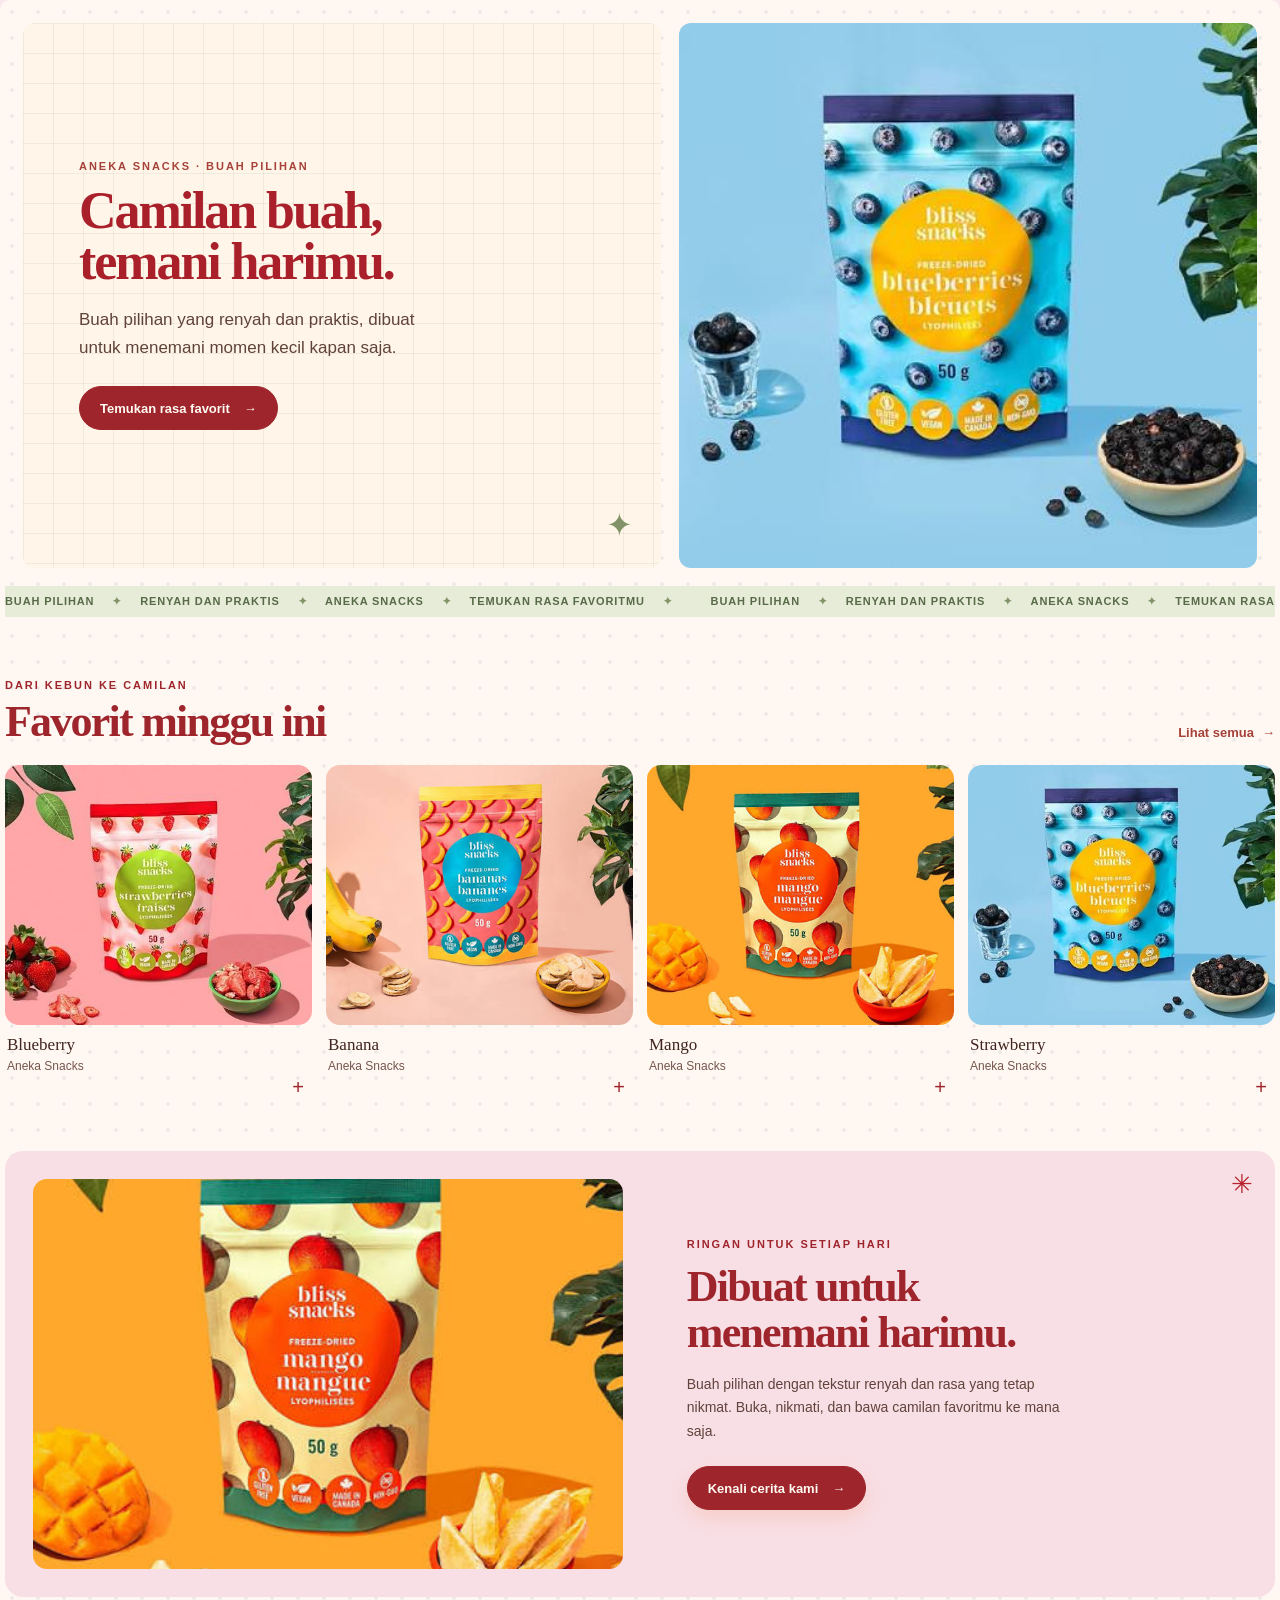
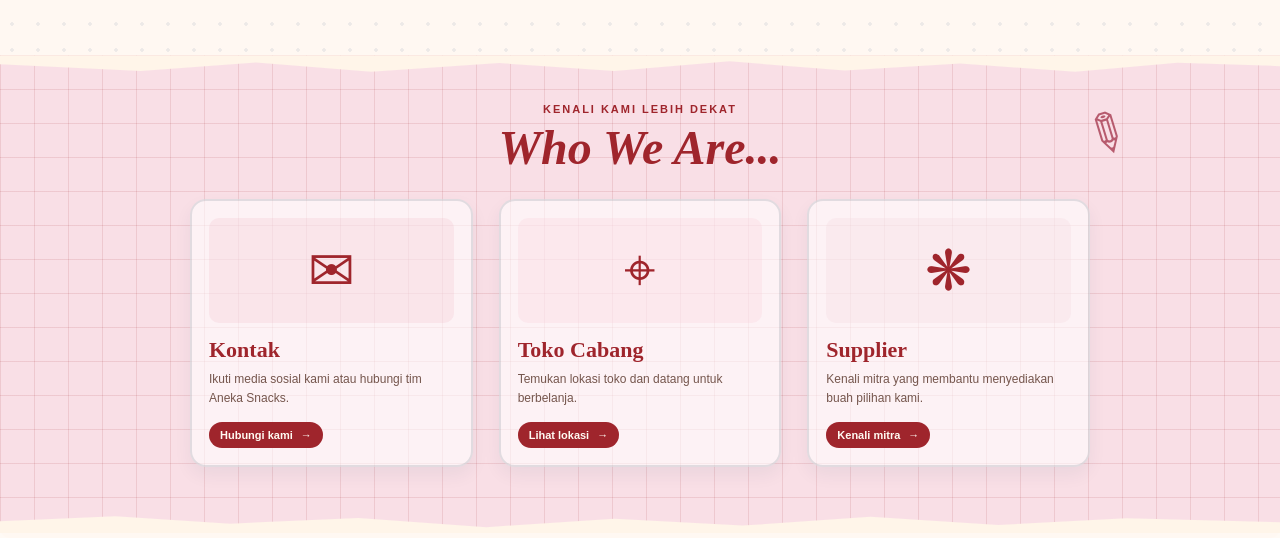
==== home.html @ 6c2527a1 "Add files via upload" ====
<!DOCTYPE html>
<html lang="id">
<head>
  <meta charset="UTF-8">
  <meta name="viewport" content="width=device-width, initial-scale=1.0">
  <title>Beranda | Toko Buah Freeze Dried</title>
  <link rel="stylesheet" href="style.css">
</head>
<body class="home-page">
  <main class="home-main">
    <section class="home-hero" aria-labelledby="home-title">
      <div class="home-hero-copy">
        <p class="home-eyebrow">ANEKA SNACKS · BUAH PILIHAN</p>
        <h1 id="home-title">Camilan buah,<br>temani harimu.</h1>
        <p class="home-intro">Buah pilihan yang renyah dan praktis, dibuat untuk menemani momen kecil kapan saja.</p>
        <a class="home-button" href="products2.html" target="konten">Temukan rasa favorit <span aria-hidden="true">→</span></a>
        <span class="home-sparkle" aria-hidden="true">✦</span>
      </div>
      <a class="home-hero-image" href="product-detail.html?product=strawberry" target="konten" aria-label="Lihat Freeze-Dried Strawberry">
        <img src="buah3.jpg" alt="Kemasan Aneka Snacks freeze-dried strawberry">
      </a>
    </section>

    <div class="catalog-marquee" aria-label="Buah pilihan · Renyah dan praktis · Aneka Snacks · Temukan rasa favoritmu">
      <div class="catalog-marquee-track" aria-hidden="true">
        <span>Buah pilihan <b>✦</b> Renyah dan praktis <b>✦</b> Aneka Snacks <b>✦</b> Temukan rasa favoritmu <b>✦</b></span>
        <span>Buah pilihan <b>✦</b> Renyah dan praktis <b>✦</b> Aneka Snacks <b>✦</b> Temukan rasa favoritmu <b>✦</b></span>
      </div>
    </div>

    <section class="home-favorites" aria-labelledby="favorites-title">
      <div class="home-section-heading">
        <div>
          <p class="home-eyebrow">DARI KEBUN KE CAMILAN</p>
          <h2 id="favorites-title">Favorit minggu ini</h2>
        </div>
        <a class="home-text-link" href="products2.html" target="konten">Lihat semua <span aria-hidden="true">→</span></a>
      </div>

      <div class="home-product-grid">
        <article class="home-product-card">
          <a class="home-product-link" href="product-detail.html?product=blueberry" target="konten">
            <span class="home-product-image home-product-blueberry"><img src="buah4.jpg" alt="Kemasan freeze-dried blueberry"></span>
            <span class="home-product-details"><span>Blueberry</span><span>Aneka Snacks</span></span>
          </a>
          <button class="home-product-arrow add-to-cart" type="button" data-product="blueberry" aria-label="Tambahkan blueberry ke cart"><span class="add-to-cart-icon" aria-hidden="true">+</span></button>
          <span class="add-to-cart-status" role="status" aria-live="polite"></span>
        </article>
        <article class="home-product-card">
          <a class="home-product-link" href="product-detail.html?product=banana" target="konten">
            <span class="home-product-image home-product-banana"><img src="buah2.jpg" alt="Kemasan freeze-dried banana"></span>
            <span class="home-product-details"><span>Banana</span><span>Aneka Snacks</span></span>
          </a>
          <button class="home-product-arrow add-to-cart" type="button" data-product="banana" aria-label="Tambahkan banana ke cart"><span class="add-to-cart-icon" aria-hidden="true">+</span></button>
          <span class="add-to-cart-status" role="status" aria-live="polite"></span>
        </article>
        <article class="home-product-card">
          <a class="home-product-link" href="product-detail.html?product=mango" target="konten">
            <span class="home-product-image home-product-mango"><img src="buah1.jpg" alt="Kemasan freeze-dried mango"></span>
            <span class="home-product-details"><span>Mango</span><span>Aneka Snacks</span></span>
          </a>
          <button class="home-product-arrow add-to-cart" type="button" data-product="mango" aria-label="Tambahkan mango ke cart"><span class="add-to-cart-icon" aria-hidden="true">+</span></button>
          <span class="add-to-cart-status" role="status" aria-live="polite"></span>
        </article>
        <article class="home-product-card">
          <a class="home-product-link" href="product-detail.html?product=strawberry" target="konten">
            <span class="home-product-image home-product-strawberry"><img src="buah3.jpg" alt="Kemasan freeze-dried strawberry"></span>
            <span class="home-product-details"><span>Strawberry</span><span>Aneka Snacks</span></span>
          </a>
          <button class="home-product-arrow add-to-cart" type="button" data-product="strawberry" aria-label="Tambahkan strawberry ke cart"><span class="add-to-cart-icon" aria-hidden="true">+</span></button>
          <span class="add-to-cart-status" role="status" aria-live="polite"></span>
        </article>
      </div>
    </section>

    <section class="home-story" aria-labelledby="story-title">
      <img src="buah1.jpg" alt="Kemasan Aneka Snacks freeze-dried mango dengan buah mangga">
      <div class="home-story-copy">
        <p class="home-eyebrow">RINGAN UNTUK SETIAP HARI</p>
        <h2 id="story-title">Dibuat untuk menemani harimu.</h2>
        <p>Buah pilihan dengan tekstur renyah dan rasa yang tetap nikmat. Buka, nikmati, dan bawa camilan favoritmu ke mana saja.</p>
        <a class="home-outline-button" href="profil.html" target="konten">Kenali cerita kami <span aria-hidden="true">→</span></a>
      </div>
      <span class="home-story-accent" aria-hidden="true">✳</span>
    </section>

    <section class="home-what-we-do" aria-labelledby="what-we-do-title">
      <div class="home-what-we-do-heading">
        <p class="home-eyebrow">KENALI KAMI LEBIH DEKAT</p>
        <h2 id="what-we-do-title">Who We Are...</h2>
        <span class="home-what-we-do-pencil" aria-hidden="true">✎</span>
      </div>
      <div class="home-service-grid">
        <a class="home-service-card" href="kontak.html" target="konten">
          <span class="home-service-icon home-service-contact" aria-hidden="true">✉</span>
          <span class="home-service-card-title">Kontak</span>
          <span class="home-service-description">Ikuti media sosial kami atau hubungi tim Aneka Snacks.</span>
          <span class="home-service-link">Hubungi kami <span aria-hidden="true">→</span></span>
        </a>
        <a class="home-service-card" href="cabangtoko.html" target="konten">
          <span class="home-service-icon home-service-store" aria-hidden="true">⌖</span>
          <span class="home-service-card-title">Toko Cabang</span>
          <span class="home-service-description">Temukan lokasi toko dan datang untuk berbelanja.</span>
          <span class="home-service-link">Lihat lokasi <span aria-hidden="true">→</span></span>
        </a>
        <a class="home-service-card" href="supplier.html" target="konten">
          <span class="home-service-icon home-service-supplier" aria-hidden="true">❋</span>
          <span class="home-service-card-title">Supplier</span>
          <span class="home-service-description">Kenali mitra yang membantu menyediakan buah pilihan kami.</span>
          <span class="home-service-link">Kenali mitra <span aria-hidden="true">→</span></span>
        </a>
      </div>
    </section>
  </main>
  <script src="catalog-data.js"></script>
  <script src="cart.js"></script>
  <script src="frame-resize.js"></script>
</body>
</html>
---- style.css ----
/* =========================
   RESET
   ========================= */

:root {
    --summer-sand: #F8D7C5;
    --summer-sky: #F4C3CF;
    --summer-mint: #F7D9D4;
    --summer-kiwi: #F9E4EC;
    --summer-coral: #D9788B;
    --summer-sun: #EAA5B4;
    --summer-cream: #FFF9F2;
    --summer-latte: #FBE5EC;
    --summer-deep: #9F252C;
    --summer-navy: #5F3A40;
    --summer-ink: #3D2B32;
    --summer-text: #49312a;
    --summer-muted: #75564d;
    --summer-glow: rgba(255, 255, 255, 0.55);
    --summer-peach: #F9DDE4;
    --summer-sky-soft: rgba(244, 195, 207, 0.18);
    --summer-coral-soft: rgba(217, 120, 139, 0.12);
}

* {
    margin: 0;
    padding: 0;
    box-sizing: border-box;
}


/* =========================
   BODY
   ========================= */

body {
    font-family: Arial, sans-serif;
    background: linear-gradient(180deg, #f2d4db 0%, #fff4ea 35%, #fffaf2 100%);
    color: var(--summer-text);
}

.site-shell {
    color: var(--summer-text) !important;
}

.site-shell nav,
.site-shell nav a,
.site-shell nav a:hover,
.site-shell .nav-product-dropdown > summary,
.site-shell .nav-product-dropdown > summary:hover,
.site-shell .nav-product-dropdown[open] > summary,
.site-shell .nav-product-menu,
.site-shell .nav-product-menu a,
.site-shell header,
.site-shell header h1,
.site-shell header p {
    color: #49312a !important;
}

.site-shell nav,
.site-shell header,
.site-shell footer,
.site-shell .nav-product-menu {
    background: #fff5e9 !important;
}

.site-shell nav a:hover,
.site-shell .nav-product-dropdown > summary:hover,
.site-shell .nav-product-dropdown[open] > summary,
.site-shell .nav-product-menu a:hover {
    background: #f7d9d4 !important;
    color: #9f252c !important;
}

.site-shell header h1,
.site-shell header p,
.site-shell nav::before {
    color: #9f252c !important;
}

.site-shell nav::before {
    content: "ANEKA SNACKS" !important;
    font-family: Georgia, "Times New Roman", serif !important;
    font-weight: 700 !important;
    letter-spacing: 0.08em !important;
}


/* =========================
   HEADER
   ========================= */

.site-shell header {
    background: #fff5e9;
    color: #a91f2a;
    text-align: center;
    padding: 30px;
    border-bottom: 4px solid rgba(159, 37, 44, 0.12);
}

.site-shell header h1 {
    margin-bottom: 10px;
    font-size: 32px;
    color: #9f252c;
}

.site-shell header p {
    font-size: 16px;
    color: #75564d;
    opacity: 0.9;
}


/* =========================
   MENU NAVIGASI
   ========================= */

.site-shell nav {
    background: #fff5e9;
    text-align: center;
    padding: 10px;
    border-bottom: 1px solid rgba(159, 37, 44, 0.12);
}

.site-shell nav a {
    display: inline-block;
    color: #49312a;
    text-decoration: none;
    padding: 12px 25px;
    margin: 3px;
    border-radius: 999px;
    transition: 0.3s;
    font-weight: 700;
}


/* Saat mouse diarahkan ke menu */

.site-shell nav a:hover {
    background: #f7d9d4;
    color: #9f252c;
}

.nav-product-dropdown {
    position: relative;
    display: inline-block;
    vertical-align: middle;
}

.nav-product-dropdown > summary {
    display: inline-block;
    margin: 3px;
    padding: 12px 25px;
    border-radius: 5px;
    color: #49312a;
    cursor: pointer;
    list-style: none;
    transition: 0.3s;
}

.nav-product-dropdown > summary::-webkit-details-marker {
    display: none;
}

.nav-product-dropdown > summary:hover,
.nav-product-dropdown[open] > summary {
    background: #f7d9d4;
    color: #9f252c;
}

.nav-product-menu {
    position: absolute;
    top: 100%;
    left: 3px;
    z-index: 30;
    width: 190px;
    padding: 8px;
    border: 1px solid #f0d8ca;
    border-radius: 5px;
    background: #fffaf2;
    box-shadow: 0 8px 18px rgba(77, 38, 32, 0.16);
    text-align: left;
}

.nav-product-menu p {
    padding: 8px 12px 6px;
    color: #9f252c;
    font-size: 12px;
    font-weight: bold;
    text-transform: uppercase;
}

.site-shell .nav-product-menu a {
    display: block;
    margin: 0;
    padding: 9px 12px;
    border-radius: 10px;
    text-align: left;
    color: #49312a;
}

.site-shell .nav-product-menu .all-products-link {
    margin-top: 5px;
    border-top: 1px solid rgba(159, 37, 44, 0.14);
}


/* =========================
   AREA KONTEN
   ========================= */

main {
    width: 90%;

    margin: 25px auto;

    background-color: #fffaf5;

    padding: 20px;

    border-radius: 10px;

    box-shadow: 0 3px 10px rgba(77, 38, 32, 0.08);
}

main h2 {
    text-align: center;

    margin-bottom: 20px;

    color: #9f252c;
}


/* =========================
   IFRAME
   ========================= */

iframe {
    width: 100%;

    height: 500px;

    border: 2px solid #f0d8ca;

    border-radius: 8px;

    background-color: #fffaf5;
}


/* =========================
   FOOTER
   ========================= */

footer {
    background-color: #fff5e9;

    color: #75564d;

    text-align: center;

    padding: 20px;

    margin-top: 20px;
}

footer p {
    margin: 0;
}


/* =========================
   RESPONSIVE
   ========================= */

@media screen and (max-width: 600px) {

    header h1 {
        font-size: 24px;
    }

    nav a {
        display: block;

        margin: 5px 20px;
    }

    main {
        width: 95%;
    }

    iframe {
        height: 400px;
    }
}

/* =========================
   BERANDA BLISS SNACKS
   ========================= */

body.home-page {
    min-width: 320px;
    background: linear-gradient(180deg, #fbe8ef 0%, #fff4f7 42%, #fffaf5 100%);
    color: var(--summer-text);
    font-family: Arial, sans-serif;
}

.home-main {
    width: 100%;
    margin: 0 auto;
    padding: 5px;
    background: transparent;
    box-shadow: none;
}

.home-hero {
    display: grid;
    grid-template-columns: 1.05fr 0.95fr;
    gap: 0;
    min-height: clamp(360px, 40vw, 430px);
    overflow: hidden;
    border-radius: 18px;
    box-shadow: 0 16px 30px rgba(24, 59, 77, 0.08);
}

.home-hero-copy {
    position: relative;
    z-index: 1;
    display: flex;
    flex-direction: column;
    align-items: flex-start;
    justify-content: center;
    overflow: hidden;
    padding: clamp(30px, 5vw, 52px);
    background: linear-gradient(135deg, rgba(243, 168, 183, 0.78), rgba(248, 217, 212, 0.88));
}

.home-eyebrow {
    margin-bottom: 14px;
    color: var(--summer-deep);
    font-size: 11px;
    font-weight: 700;
    letter-spacing: 0.18em;
}

.home-hero h1 {
    max-width: 560px;
    margin: 0 0 18px;
    color: var(--summer-navy);
    font-family: Georgia, "Times New Roman", serif;
    font-size: clamp(38px, 4.8vw, 64px);
    font-weight: 600;
    line-height: 0.98;
    letter-spacing: -0.055em;
}

.home-intro {
    max-width: 360px;
    margin-bottom: 24px;
    color: var(--summer-navy);
    font-size: clamp(14px, 1.35vw, 17px);
    line-height: 1.65;
}

.home-button,
.home-outline-button {
    display: inline-flex;
    align-items: center;
    justify-content: center;
    gap: 14px;
    min-height: 44px;
    padding: 0 20px;
    border: 1px solid rgba(24, 59, 77, 0.16);
    border-radius: 999px;
    background: linear-gradient(135deg, var(--summer-sun), var(--summer-coral));
    color: white;
    font-size: 13px;
    font-weight: 700;
    text-decoration: none;
    transition: background-color 160ms ease, color 160ms ease, transform 160ms ease;
    box-shadow: 0 8px 18px rgba(251, 130, 74, 0.18);
}

.home-button:hover,
.home-outline-button:hover {
    transform: translateY(-2px);
    background: linear-gradient(135deg, var(--summer-coral), var(--summer-sun));
    color: #fff;
}

.home-sparkle {
    position: absolute;
    right: 28px;
    bottom: 24px;
    color: rgba(24, 59, 77, 0.7);
    font-size: 32px;
}

.home-hero-image {
    display: block;
    min-height: 100%;
    overflow: hidden;
    background: #f4b4bd;
}

.home-hero-image img,
.home-product-image img,
.home-story > img {
    display: block;
    width: 100%;
    height: 100%;
    object-fit: cover;
}

.home-hero-image img {
    min-height: 100%;
    transition: transform 350ms ease;
}

.home-hero-image:hover img {
    transform: scale(1.035);
}

.home-favorites {
    padding: clamp(34px, 5vw, 62px) 0 clamp(30px, 4vw, 50px);
}

.home-section-heading {
    display: flex;
    align-items: flex-end;
    justify-content: space-between;
    gap: 20px;
    margin-bottom: 20px;
}

.home-section-heading .home-eyebrow {
    margin-bottom: 8px;
}

.home-section-heading h2,
.home-story h2 {
    margin: 0;
    color: var(--summer-deep);
    font-family: Georgia, "Times New Roman", serif;
    font-size: clamp(29px, 3.5vw, 44px);
    font-weight: 600;
    letter-spacing: -0.04em;
    line-height: 1.05;
    text-align: left;
}

.home-text-link {
    display: inline-flex;
    gap: 8px;
    align-items: center;
    padding-bottom: 5px;
    color: var(--summer-deep);
    font-size: 13px;
    font-weight: 700;
    text-decoration: none;
}

.home-text-link:hover {
    color: var(--summer-sun);
}

.home-product-grid {
    display: grid;
    grid-template-columns: repeat(4, minmax(0, 1fr));
    gap: 14px;
}

.home-product-card {
    position: relative;
    display: grid;
    min-width: 0;
    grid-template-columns: minmax(0, 1fr) 28px;
    align-items: center;
    gap: 0 6px;
    color: #40251f;
    text-decoration: none;
}

.home-product-link {
    display: block;
    min-width: 0;
    grid-column: 1 / -1;
    color: inherit;
    text-decoration: none;
}

.home-product-image {
    display: block;
    height: clamp(150px, 21vw, 260px);
    overflow: hidden;
    border-radius: 14px;
    background: #f7d4cf;
}

.home-product-image img {
    transition: transform 260ms ease;
}

.home-product-card:hover .home-product-image img {
    transform: scale(1.045);
}

.home-product-details {
    display: flex;
    flex-direction: column;
    gap: 4px;
    padding: 10px 34px 0 2px;
    font-family: Georgia, "Times New Roman", serif;
    font-size: 17px;
}

.home-product-details span + span {
    color: var(--summer-muted);
    font-family: Arial, sans-serif;
    font-size: 12px;
}

.home-product-arrow {
    grid-column: 2;
    grid-row: 2;
    display: grid;
    width: 28px;
    height: 28px;
    place-items: center;
    padding: 0;
    border: 0;
    border-radius: 50%;
    background: linear-gradient(135deg, var(--summer-sun), var(--summer-coral));
    color: #fffaf5;
    font-size: 20px;
    line-height: 1;
    cursor: pointer;
    transition: transform 160ms ease;
}

.home-product-card:hover .home-product-arrow {
    transform: rotate(90deg);
}

.home-product-arrow:focus-visible,
.home-product-link:focus-visible {
    outline: 3px solid #a91f2a;
    outline-offset: 3px;
}

.home-product-card .add-to-cart-status {
    grid-column: 1;
    grid-row: 2;
    align-self: center;
    margin: 0;
    padding: 6px 0;
    color: #8c3734;
    font-family: Arial, sans-serif;
    font-size: 11px;
}

.home-story {
    position: relative;
    display: grid;
    grid-template-columns: 1fr 0.95fr;
    align-items: center;
    gap: clamp(22px, 5vw, 64px);
    min-height: 300px;
    overflow: hidden;
    padding: clamp(18px, 3vw, 28px);
    border-radius: 18px;
    background: #f8dfe5;
}

.home-story > img {
    min-height: 260px;
    max-height: 390px;
    border-radius: 14px;
}

.home-story-copy {
    max-width: 450px;
    padding: 20px 30px 20px 0;
}

.home-story-copy > p:not(.home-eyebrow) {
    max-width: 380px;
    margin: 16px 0 22px;
    color: #60433b;
    font-size: 14px;
    line-height: 1.7;
}

.home-outline-button {
    background: transparent;
    color: #a91f2a;
}

.home-outline-button:hover {
    background: #a91f2a;
}

.home-story-accent {
    position: absolute;
    top: 18px;
    right: 22px;
    color: #b6222d;
    font-size: 26px;
}

.home-what-we-do {
    position: relative;
    margin: clamp(34px, 5vw, 58px) -5px 0;
    padding: 48px clamp(18px, 5vw, 58px) 66px;
    overflow: hidden;
    background-color: #f9dfe6;
    background-image:
        linear-gradient(rgba(159, 37, 44, 0.12) 1px, transparent 1px),
        linear-gradient(90deg, rgba(159, 37, 44, 0.12) 1px, transparent 1px);
    background-size: 34px 34px;
}

.home-what-we-do::before,
.home-what-we-do::after {
    position: absolute;
    right: 0;
    left: 0;
    z-index: 1;
    height: 22px;
    background: #fff5e9;
    content: "";
    pointer-events: none;
}

.home-what-we-do::before {
    top: 0;
    clip-path: polygon(
        0 0, 100% 0, 100% 50%, 92% 35%, 84% 76%, 75% 38%,
        66% 70%, 57% 28%, 48% 72%, 39% 36%, 29% 75%, 20% 33%,
        11% 72%, 0 42%
    );
}

.home-what-we-do::after {
    bottom: 0;
    clip-path: polygon(
        0 45%, 9% 22%, 18% 56%, 28% 30%, 38% 72%, 48% 34%,
        58% 65%, 68% 25%, 78% 62%, 88% 31%, 100% 50%,
        100% 100%, 0 100%
    );
}

.home-what-we-do-heading {
    position: relative;
    margin: 0 auto 24px;
    text-align: center;
}

.home-what-we-do-heading .home-eyebrow {
    margin-bottom: 5px;
}

.home-what-we-do-heading h2 {
    margin: 0;
    color: var(--summer-deep);
    font-family: Georgia, "Times New Roman", serif;
    font-size: clamp(32px, 4vw, 48px);
    font-style: italic;
    font-weight: 600;
}

.home-what-we-do-pencil {
    position: absolute;
    top: 4px;
    right: 8%;
    color: #b75b6e;
    font-size: 52px;
    line-height: 1;
    transform: rotate(28deg);
}

.home-service-grid {
    display: grid;
    grid-template-columns: repeat(3, minmax(0, 1fr));
    gap: clamp(12px, 2.5vw, 26px);
    width: min(100%, 900px);
    margin: 0 auto;
}

.home-service-card {
    display: flex;
    min-width: 0;
    min-height: 250px;
    flex-direction: column;
    align-items: flex-start;
    padding: 17px;
    border: 2px solid rgba(24, 59, 77, 0.12);
    border-radius: 16px;
    background: rgba(255, 255, 255, 0.58);
    color: var(--summer-text);
    text-decoration: none;
    box-shadow: 0 8px 18px rgba(24, 59, 77, 0.06);
    transition: transform 180ms ease, box-shadow 180ms ease;
}

.home-service-card:hover {
    transform: translateY(-4px);
    box-shadow: 0 10px 0 rgba(143, 24, 34, 0.12);
}

.home-service-card:focus-visible {
    outline: 3px solid #fff8ed;
    outline-offset: 4px;
}

.home-service-icon {
    display: grid;
    width: 100%;
    height: 105px;
    place-items: center;
    margin-bottom: 14px;
    border-radius: 10px;
    color: var(--summer-deep);
    font-family: Georgia, "Times New Roman", serif;
    font-size: 56px;
}

.home-service-contact {
    background: rgba(234, 165, 180, 0.18);
}

.home-service-store {
    background: rgba(244, 195, 207, 0.22);
}

.home-service-supplier {
    background: rgba(239, 211, 219, 0.28);
}

.home-service-card-title {
    margin-bottom: 7px;
    color: var(--summer-deep);
    font-family: Georgia, "Times New Roman", serif;
    font-size: clamp(18px, 2vw, 22px);
    font-weight: 700;
}

.home-service-description {
    margin-bottom: 15px;
    color: var(--summer-muted);
    font-size: 12px;
    line-height: 1.55;
}

.home-service-link {
    display: inline-flex;
    align-items: center;
    gap: 8px;
    margin-top: auto;
    padding: 7px 11px;
    border-radius: 999px;
    background: linear-gradient(135deg, var(--summer-sun), var(--summer-coral));
    color: white;
    font-size: 11px;
    font-weight: 700;
}

body.info-page,
body.profile-page,
body.contact-page,
body.supplier-page,
body.catalog-page,
body.detail-page,
body.checkout-page {
    background: linear-gradient(180deg, #fbe8ef 0%, #fff7f8 40%, #fffaf5 100%);
    color: var(--summer-text);
}

.info-page,
.profile-page,
.contact-page,
.supplier-page {
    min-width: 320px;
}

.info-page .info-main,
.profile-main,
.contact-main,
.supplier-main,
.checkout-main,
.detail-main {
    background: rgba(255, 255, 255, 0.5);
    box-shadow: 0 18px 34px rgba(24, 59, 77, 0.08);
}

.info-page h1,
.info-page h2,
.info-page h3,
.profile-page h1,
.profile-page h2,
.profile-page h3,
.contact-page h1,
.contact-page h2,
.contact-page h3,
.supplier-page h1,
.supplier-page h2,
.supplier-page h3,
.checkout-page h1,
.checkout-page h2,
.checkout-page h3,
.detail-page h1,
.detail-page h2,
.detail-page h3 {
    color: var(--summer-deep);
}

.info-page p,
.info-page li,
.profile-page p,
.contact-page p,
.supplier-page p,
.checkout-page p,
.detail-page p {
    color: var(--summer-muted);
}

.contact-page .contact-hero-primary,
.contact-page .contact-hero-secondary,
.profile-page .profile-button,
.supplier-page .supplier-link,
.checkout-page .checkout-submit,
.detail-page .order-submit {
    background: linear-gradient(135deg, var(--summer-sun), var(--summer-coral));
    color: white;
    border-color: transparent;
}

@media screen and (max-width: 760px) {
    .home-main {
        padding: 5px;
    }

    .home-hero {
        grid-template-columns: 1fr 1fr;
        min-height: 330px;
    }

    .home-hero-copy {
        padding: 24px;
    }

    .home-product-grid {
        grid-template-columns: repeat(2, minmax(0, 1fr));
        gap: 18px 12px;
    }

    .home-product-image {
        height: clamp(160px, 34vw, 240px);
    }

    .home-story {
        gap: 20px;
    }

    .home-what-we-do-pencil {
        right: 2%;
    }
}

@media screen and (max-width: 520px) {
    .home-hero {
        grid-template-columns: 1fr;
        min-height: 0;
    }

    .home-hero-copy {
        min-height: 280px;
        padding: 28px 24px;
    }

    .home-hero-image {
        min-height: 230px;
        max-height: 300px;
    }

    .home-section-heading {
        align-items: flex-start;
    }

    .home-section-heading .home-eyebrow {
        font-size: 9px;
    }

    .home-text-link {
        padding-top: 22px;
        white-space: nowrap;
        font-size: 11px;
    }

    .home-product-image {
        height: 42vw;
        min-height: 135px;
    }

    .home-product-details {
        font-size: 15px;
    }

    .home-story {
        grid-template-columns: 1fr;
        gap: 12px;
        padding: 12px;
    }

    .home-story > img {
        min-height: 210px;
        max-height: 260px;
    }

    .home-story-copy {
        padding: 14px 12px 20px;
    }

    .home-what-we-do {
        margin-right: -5px;
        margin-left: -5px;
        padding: 40px 16px 52px;
    }

    .home-what-we-do-heading {
        margin-bottom: 18px;
    }

    .home-what-we-do-pencil {
        top: -5px;
        right: 0;
        font-size: 36px;
    }

    .home-service-grid {
        grid-template-columns: 1fr;
        gap: 12px;
        max-width: 360px;
    }

    .home-service-card {
        min-height: 0;
        display: grid;
        grid-template-columns: 72px minmax(0, 1fr);
        align-items: center;
        gap: 3px 12px;
        padding: 12px;
    }

    .home-service-icon {
        width: 72px;
        height: 72px;
        grid-row: 1 / span 3;
        margin: 0;
        font-size: 38px;
    }

    .home-service-card-title,
    .home-service-description,
    .home-service-link {
        grid-column: 2;
    }

    .home-service-card-title {
        margin: 0;
    }

    .home-service-description {
        margin: 0 0 4px;
    }

    .home-service-link {
        justify-self: start;
        margin-top: 0;
    }
}

/* =========================
   KATALOG PRODUK
   ========================= */

.catalog-page {
    min-height: 100vh;
    padding: 24px 16px;
    background: #f4f5f0;
}

.catalog-main {
    width: min(100%, 760px);
    margin: 0 auto;
    padding: 12px 0;
    background: transparent;
    box-shadow: none;
}

.catalog-eyebrow {
    margin-bottom: 6px;
    color: #66806b;
    font-size: 12px;
    font-weight: bold;
    letter-spacing: 1.5px;
    text-align: center;
    text-transform: uppercase;
}

.catalog-main h1 {
    margin-bottom: 22px;
    color: #1e3a5f;
    font-family: Georgia, serif;
    font-size: 30px;
    text-align: center;
}

.product-carousel {
    overflow: hidden;
}

.product-track {
    display: flex;
    overflow-x: auto;
    scroll-snap-type: x mandatory;
    scrollbar-width: none;
    overscroll-behavior-x: contain;
}

.product-slide {
    display: grid;
    flex: 0 0 100%;
    min-width: 0;
    grid-template-columns: repeat(2, minmax(0, 1fr));
    gap: 16px;
    scroll-snap-align: start;
    scroll-snap-stop: always;
}

.product-track::-webkit-scrollbar {
    display: none;
}

.product-card {
    position: relative;
    display: flex;
    flex: none;
    min-width: 0;
    min-height: 410px;
    flex-direction: column;
    align-items: center;
    justify-content: center;
    overflow: hidden;
    padding: 24px;
    border: 1px solid #d9ded4;
    border-radius: 8px;
    background: #fff;
    color: #26352e;
    text-align: center;
    text-decoration: none;
}

.product-card-link {
    display: flex;
    flex: 1;
    min-width: 0;
    flex-direction: column;
    color: inherit;
    text-decoration: none;
}

.product-card img {
    width: min(82%, 340px);
    height: 270px;
    object-fit: contain;
    transition: transform 220ms ease;
}

.product-card:hover img,
.product-card:focus-visible img {
    transform: scale(1.08);
}

.product-card:focus-visible,
.carousel-button:focus-visible,
.detail-back:focus-visible,
.order-submit:focus-visible {
    outline: 3px solid #66806b;
    outline-offset: 3px;
}

.product-card-info {
    display: block;
    margin-top: 12px;
}

.product-name {
    display: block;
    font-family: Georgia, serif;
    font-size: 22px;
    font-weight: bold;
}

.product-price {
    display: block;
    margin-top: 6px;
    color: #1e3a5f;
    font-size: 17px;
    font-weight: bold;
}

.product-price span {
    color: #707970;
    font-size: 13px;
    font-weight: normal;
}

.product-card-hint {
    position: absolute;
    z-index: 2;
    right: 20px;
    bottom: 18px;
    display: grid;
    width: 32px;
    height: 32px;
    place-items: center;
    padding: 0;
    border: 0;
    border-radius: 50%;
    background: #66806b;
    color: #fff;
    cursor: pointer;
    font: inherit;
    font-size: 18px;
    font-weight: bold;
}

.product-card-hint:hover {
    background: #526b56;
}

.product-card-hint:focus-visible,
.product-card-link:focus-visible {
    outline: 3px solid #66806b;
    outline-offset: 3px;
}

.add-to-cart-status {
    display: none;
    margin-top: 4px;
    color: #3f694b;
    font-size: 11px;
    line-height: 1.35;
}

.add-to-cart-status.is-visible {
    display: block;
}

.product-card-info .add-to-cart-status {
    max-width: calc(100% - 8px);
}

.carousel-controls {
    display: flex;
    align-items: center;
    justify-content: center;
    gap: 22px;
    margin-top: 16px;
}

.carousel-button {
    width: 40px;
    height: 40px;
    border: 1px solid #1e3a5f;
    border-radius: 50%;
    background: transparent;
    color: #1e3a5f;
    cursor: pointer;
    font-size: 20px;
}

.carousel-button:hover {
    background: #1e3a5f;
    color: #fff;
}

.carousel-position {
    min-width: 58px;
    color: #59645d;
    font-size: 13px;
    font-variant-numeric: tabular-nums;
    text-align: center;
}

/* =========================
   DETAIL PRODUK
   ========================= */

.detail-page {
    min-height: 100vh;
    padding: 24px 16px;
    background: #f4f5f0;
}

.detail-main {
    width: min(100%, 760px);
    margin: 0 auto;
    padding: 0;
    background: transparent;
    box-shadow: none;
}

.detail-back {
    display: inline-block;
    margin-bottom: 16px;
    color: #1e3a5f;
    font-weight: bold;
    text-decoration: none;
}

.detail-panel {
    display: grid;
    grid-template-columns: minmax(0, 1fr) minmax(240px, 0.9fr);
    gap: 28px;
    align-items: center;
    padding: 24px;
    border: 1px solid #d9ded4;
    border-radius: 8px;
    background: #fff;
}

.detail-image {
    width: 100%;
    max-height: 330px;
    object-fit: contain;
}

.detail-copy h1 {
    margin: 6px 0;
    color: #1e3a5f;
    font-family: Georgia, serif;
    font-size: 28px;
}

.detail-price {
    margin-bottom: 20px;
    color: #1e3a5f;
    font-size: 20px;
    font-weight: bold;
}

.order-form {
    display: grid;
    gap: 14px;
}

.order-field {
    display: grid;
    gap: 6px;
    color: #333;
    font-size: 14px;
    font-weight: bold;
}

.order-field input,
.order-field select {
    width: 100%;
    min-height: 40px;
    padding: 8px 10px;
    border: 1px solid #bac3b9;
    border-radius: 4px;
    background: #fff;
    color: #333;
    font: inherit;
}

.size-options {
    display: grid;
    grid-template-columns: repeat(3, minmax(0, 1fr));
    align-items: center;
    gap: 8px;
}

.size-options label {
    display: flex;
    min-width: 0;
    align-items: center;
    justify-content: flex-start;
    gap: 6px;
    min-height: 32px;
    border: 0;
    border-radius: 0;
    cursor: pointer;
    font-size: 13px;
    overflow-wrap: anywhere;
}

.size-options input[type="radio"] {
    flex: 0 0 18px;
    width: 18px;
    height: 18px;
    min-height: 18px;
    margin: 0;
    accent-color: #1e3a5f;
}

.order-submit {
    min-height: 44px;
    border: 0;
    border-radius: 4px;
    background: #1e3a5f;
    color: #fff;
    cursor: pointer;
    font: inherit;
    font-weight: bold;
}

.order-submit:hover {
    background: #294d78;
}

.order-actions {
    display: grid;
    grid-template-columns: repeat(2, minmax(0, 1fr));
    gap: 10px;
}

.order-add,
.secondary-button {
    min-height: 44px;
    padding: 8px 12px;
    border: 1px solid #1e3a5f;
    border-radius: 4px;
    background: #fff;
    color: #1e3a5f;
    cursor: pointer;
    font: inherit;
    font-weight: bold;
}

.order-add:hover,
.secondary-button:hover {
    background: #edf1f3;
}

.cart-feedback {
    min-height: 18px;
    color: #3f694b;
    font-size: 13px;
}

.cart-feedback a {
    color: #1e3a5f;
    font-weight: bold;
}

/* =========================
   CHECKOUT
   ========================= */

.checkout-page {
    min-height: 100vh;
    padding: 24px 18px 36px;
    background: #f4f5f0;
}

.checkout-main {
    width: min(100%, 1120px);
    margin: 0 auto;
    padding: 0;
    background: transparent;
    box-shadow: none;
}

.checkout-heading {
    display: flex;
    align-items: end;
    justify-content: space-between;
    gap: 16px;
    margin-bottom: 20px;
}

.checkout-heading h1 {
    color: #1e3a5f;
    font-family: Georgia, serif;
    font-size: 30px;
}

.checkout-heading .catalog-eyebrow {
    text-align: left;
}

.checkout-layout {
    display: grid;
    grid-template-columns: minmax(0, 1.08fr) minmax(320px, 0.92fr);
    align-items: start;
    gap: 20px;
}

.checkout-section {
    margin-bottom: 14px;
    padding: 20px;
    border: 1px solid #d9ded4;
    border-radius: 8px;
    background: #fff;
}

.checkout-section h2 {
    margin-bottom: 16px;
    color: #1e3a5f;
    font-family: Georgia, serif;
    font-size: 19px;
}

.checkout-section-heading {
    display: flex;
    align-items: baseline;
    justify-content: space-between;
    gap: 12px;
}

.checkout-section-heading h2 {
    margin-bottom: 10px;
}

.checkout-section-heading span {
    color: #68736c;
    font-size: 13px;
}

.checkout-items {
    display: grid;
}

.checkout-item {
    display: grid;
    grid-template-columns: 88px minmax(0, 1fr);
    gap: 14px;
    padding: 14px 0;
    border-bottom: 1px solid #e3e7e0;
}

.checkout-item img {
    width: 88px;
    height: 88px;
    border-radius: 4px;
    background: #f4f5f0;
    object-fit: contain;
}

.checkout-item-info h3 {
    margin-bottom: 4px;
    color: #26352e;
    font-family: Georgia, serif;
    font-size: 16px;
}

.checkout-item-info p {
    margin-bottom: 5px;
    color: #68736c;
    font-size: 13px;
}

.checkout-item-info strong {
    color: #1e3a5f;
    font-size: 14px;
}

.item-controls {
    display: flex;
    flex-wrap: wrap;
    align-items: center;
    gap: 14px;
    margin-top: 8px;
}

.quantity-stepper {
    display: inline-flex;
    align-items: center;
    gap: 6px;
}

.quantity-step {
    display: grid;
    width: 32px;
    height: 32px;
    place-items: center;
    padding: 0;
    border: 1px solid #e4cbb5;
    border-radius: 50%;
    background: #fffdf7;
    color: #a64239;
    cursor: pointer;
    font: inherit;
    font-size: 18px;
    line-height: 1;
}

.quantity-step:hover:not(:disabled) {
    background: #fae3d5;
}

.quantity-step:disabled {
    cursor: not-allowed;
    opacity: 0.45;
}

.edit-size,
.save-size,
.cancel-size {
    padding: 5px 0;
    border: 0;
    background: transparent;
    color: #a64239;
    cursor: pointer;
    font: inherit;
    font-size: 13px;
    text-decoration: underline;
}

.edit-size {
    margin-left: 6px;
}

.size-editor {
    display: flex;
    flex-wrap: wrap;
    align-items: end;
    gap: 10px;
    margin-top: 10px;
}

.size-editor[hidden] {
    display: none;
}

.size-editor label {
    display: grid;
    gap: 5px;
    color: #745a4f;
    font-size: 12px;
}

.item-size,
.item-variant {
    min-width: 150px;
    min-height: 34px;
    padding: 5px 8px;
    border: 1px solid #e4cbb5;
    border-radius: 8px;
    background: #fffdf7;
    color: #49312a;
    font: inherit;
}

.save-size {
    padding: 8px 12px;
    border-radius: 8px;
    background: #bd5145;
    color: #fffaf0;
    text-decoration: none;
}

.save-size:hover {
    background: #a43e35;
}

.cancel-size {
    min-height: 34px;
}

.item-controls label {
    display: flex;
    align-items: center;
    gap: 7px;
    color: #59645d;
    font-size: 13px;
}

.item-quantity {
    width: 64px;
    min-height: 34px;
    padding: 5px 7px;
    border: 1px solid #bac3b9;
    border-radius: 4px;
    font: inherit;
    text-align: center;
}

.size-edit-count {
    width: 78px;
    min-height: 34px;
    padding: 5px 7px;
    border: 1px solid #e4cbb5;
    border-radius: 8px;
    background: #fffdf7;
    color: #49312a;
    font: inherit;
}

.remove-item {
    padding: 5px 0;
    border: 0;
    background: transparent;
    color: #9a3f3f;
    cursor: pointer;
    font: inherit;
    font-size: 13px;
    text-decoration: underline;
}

.empty-cart {
    padding: 18px 0;
    color: #68736c;
}

.empty-cart a {
    color: #1e3a5f;
    font-weight: bold;
}

.promo-entry {
    display: grid;
    gap: 8px;
    padding: 16px 0 12px;
    border-bottom: 1px solid #e3e7e0;
}

.promo-entry > label {
    font-size: 13px;
    font-weight: bold;
}

.promo-controls {
    display: grid;
    grid-template-columns: minmax(0, 1fr) auto;
    gap: 8px;
}

.promo-controls input {
    min-width: 0;
    min-height: 42px;
    padding: 8px 10px;
    border: 1px solid #bac3b9;
    border-radius: 4px;
    font: inherit;
}

.secondary-button {
    min-height: 42px;
}

.form-message {
    min-height: 16px;
    color: #3f694b;
    font-size: 12px;
}

.price-breakdown {
    display: grid;
    gap: 10px;
    padding-top: 15px;
}

.price-breakdown > div {
    display: flex;
    justify-content: space-between;
    gap: 16px;
    color: #59645d;
    font-size: 14px;
}

.price-breakdown dd {
    color: #26352e;
    font-variant-numeric: tabular-nums;
}

.price-breakdown .price-total {
    margin-top: 4px;
    padding-top: 12px;
    border-top: 1px solid #d9ded4;
    color: #1e3a5f;
    font-size: 17px;
    font-weight: bold;
}

.price-total dd {
    color: #1e3a5f;
}

.checkout-form {
    display: grid;
    gap: 0;
}

.checkout-field {
    display: grid;
    flex: 1;
    gap: 6px;
    margin-bottom: 12px;
    color: #333;
    font-size: 13px;
    font-weight: bold;
}

.checkout-field input,
.checkout-field select,
.checkout-field textarea {
    width: 100%;
    min-height: 40px;
    padding: 8px 10px;
    border: 1px solid #bac3b9;
    border-radius: 4px;
    background: #fff;
    color: #333;
    font: inherit;
    font-weight: normal;
}

.checkout-field textarea {
    resize: vertical;
}

.checkout-field-row {
    display: flex;
    gap: 12px;
}

.payment-options {
    display: grid;
    gap: 11px;
}

.payment-options label,
.billing-toggle {
    display: flex;
    align-items: center;
    gap: 9px;
    color: #465149;
    font-size: 14px;
}

.billing-fields {
    margin-top: 15px;
}

.billing-fields[hidden] {
    display: none;
}

.checkout-submit {
    min-height: 48px;
    width: 100%;
    border: 0;
    border-radius: 4px;
    background: #1e3a5f;
    color: #fff;
    cursor: pointer;
    font: inherit;
    font-weight: bold;
}

.checkout-submit:hover {
    background: #294d78;
}

.checkout-submit:disabled {
    background: #89939a;
    cursor: not-allowed;
}

.checkout-message {
    margin-top: 10px;
    color: #3f694b;
    font-size: 13px;
}

@media screen and (max-width: 600px) {
    .site-shell header {
        padding: 18px 12px;
    }

    .site-shell header h1 {
        font-size: 22px;
    }

    .site-shell nav {
        display: flex;
        flex-wrap: wrap;
        justify-content: center;
        gap: 4px;
    }

    .site-shell nav a {
        display: inline-block;
        margin: 0;
        padding: 9px 11px;
        font-size: 13px;
    }

    .site-shell .nav-product-dropdown > summary {
        margin: 0;
        padding: 9px 11px;
        font-size: 13px;
    }

    .site-shell .nav-product-menu {
        right: 0;
        left: auto;
        width: min(190px, calc(100vw - 24px));
    }

    .site-shell main.site-content {
        width: 100%;
        margin: 0;
    }

    .site-shell iframe.site-frame {
        min-height: 300px;
    }

    .site-shell footer {
        padding: 14px 10px;
    }

    .catalog-page,
    .detail-page,
    .checkout-page {
        padding: 16px 12px;
    }

    .product-card {
        min-height: 330px;
        padding: 12px 8px;
    }

    .product-card img {
        width: 94%;
        height: 180px;
    }

    .product-name {
        font-size: 16px;
    }

    .product-price {
        font-size: 15px;
    }

    .product-card-hint {
        right: 10px;
        bottom: 10px;
        font-size: 11px;
    }

    .detail-panel {
        grid-template-columns: 1fr;
        gap: 14px;
        padding: 18px;
    }

    .detail-image {
        max-height: 230px;
    }

    .checkout-layout {
        grid-template-columns: 1fr;
        gap: 0;
    }

    .checkout-section {
        padding: 16px;
    }

    .checkout-field-row {
        display: grid;
        grid-template-columns: 1fr;
        gap: 0;
    }

    .checkout-heading h1 {
        font-size: 26px;
    }

    .size-options {
        gap: 6px;
    }
}

/* =========================
   HALAMAN UTAMA FULL-WIDTH
   ========================= */

.site-shell {
    display: flex;
    min-height: 100vh;
    flex-direction: column;
}

.site-shell main.site-content {
    display: flex;
    flex: 1 0 auto;
    flex-direction: column;
    width: 100%;
    min-height: 0;
    margin: 0;
    padding: 0;
    background: transparent;
    border-radius: 0;
    box-shadow: none;
}

.site-shell iframe.site-frame {
    display: block;
    flex: none;
    width: 100%;
    height: auto;
    min-height: 350px;
    border: 0;
    border-radius: 0;
    background: #fff;
}

.site-shell footer {
    flex-shrink: 0;
    margin-top: 0;
}

.site-topbar {
    position: sticky;
    top: 0;
    z-index: 20;
}

.site-shell nav {
    display: flex;
    flex-wrap: wrap;
    align-items: center;
    justify-content: center;
    gap: 4px;
    padding: 7px 10px;
    background-color: #1e3a5f;
    box-shadow: 0 2px 8px rgba(0, 0, 0, 0.18);
}

.site-shell nav a,
.site-shell .nav-product-dropdown > summary {
    margin: 0;
    padding: 8px 12px;
    font-size: 14px;
}

.site-shell nav a:hover,
.site-shell .nav-product-dropdown > summary:hover,
.site-shell .nav-product-dropdown[open] > summary {
    background-color: #345985;
}

.site-shell nav .nav-cart-link {
    display: inline-flex;
    align-items: center;
    gap: 6px;
}

.nav-cart-icon {
    font-size: 17px;
    line-height: 1;
}

.nav-cart-count {
    display: inline-grid;
    min-width: 19px;
    height: 19px;
    place-items: center;
    padding: 0 5px;
    border-radius: 999px;
    background: #bd5145;
    color: #fffaf0;
    font-size: 11px;
    font-weight: 700;
}

.nav-cart-count[hidden] {
    display: none;
}

.site-shell header {
    max-height: 220px;
    overflow: hidden;
    padding: 46px 30px;
    transition: max-height 220ms ease, padding 220ms ease, opacity 220ms ease;
}

.site-shell header h1 {
    font-size: 40px;
}

.site-shell.is-scrolled header {
    max-height: 0;
    padding-top: 0;
    padding-bottom: 0;
    opacity: 0;
}

.site-shell.is-scrolled nav a,
.site-shell.is-scrolled .nav-product-dropdown > summary {
    padding: 11px 16px;
}

@media screen and (max-width: 600px) {
    .site-shell nav {
        padding: 6px;
    }

    .site-shell nav a,
    .site-shell .nav-product-dropdown > summary {
        padding: 7px 9px;
        font-size: 12px;
    }

    .site-shell header {
        max-height: 160px;
        padding: 28px 12px;
    }

    .site-shell header h1 {
        font-size: 22px;
    }

    .site-shell.is-scrolled nav a,
    .site-shell.is-scrolled .nav-product-dropdown > summary {
        padding: 9px 11px;
        font-size: 13px;
    }
}

.site-shell {
    gap: 0;
    background: var(--snack-backdrop);
}

.site-topbar {
    width: min(1440px, calc(100% - 48px));
    margin: 18px auto 0;
    overflow: visible;
    border-radius: 22px 22px 0 0;
    background: #fff5e9;
    box-shadow: 0 10px 30px rgba(112, 34, 43, 0.08);
}

.site-shell nav {
    justify-content: flex-end;
    gap: 3px;
    padding: 12px clamp(12px, 2.5vw, 30px);
    border-radius: 22px 22px 0 0;
    background: #fff5e9;
    box-shadow: none;
}

.site-shell nav::before {
    content: "ANEKA SNACKS";
    flex: 1 0 auto;
    color: #9f252c;
    font-family: Georgia, "Times New Roman", serif;
    font-size: 20px;
    font-weight: 700;
    letter-spacing: 0.08em;
    text-align: left;
}

.site-shell nav a,
.site-shell .nav-product-dropdown > summary {
    color: #49312a;
    font-size: 13px;
}

.site-shell nav a:hover,
.site-shell .nav-product-dropdown > summary:hover,
.site-shell .nav-product-dropdown[open] > summary {
    background: #f7d9d4;
    color: #9f252c;
}

.site-shell .nav-product-menu {
    border-color: #f0d8ca;
    background: #fffaf2;
    box-shadow: 0 12px 24px rgba(77, 38, 32, 0.16);
}

.site-shell .nav-product-menu a {
    color: #49312a;
}

.site-shell .nav-product-menu a:hover {
    background: #f7d9d4;
}

.site-shell .nav-product-menu .all-products-link {
    border-color: #ead4c8;
}

.site-shell header {
    max-height: 190px;
    padding: 18px clamp(20px, 4vw, 54px) 28px;
    background: #fff5e9;
    color: #a91f2a;
    text-align: left;
}

.site-shell header h1 {
    margin-bottom: 6px;
    font-family: Georgia, "Times New Roman", serif;
    font-size: clamp(25px, 3vw, 38px);
    letter-spacing: -0.035em;
}

.site-shell header p {
    color: #75564d;
    font-size: 14px;
}

.site-shell main.site-content {
    width: min(1440px, calc(100% - 48px));
    align-self: center;
    flex: 0 0 auto;
    overflow: visible;
    background: #fff5e9;
}

.site-shell iframe.site-frame {
    background: #fff5e9;
}

.site-shell footer {
    width: min(1440px, calc(100% - 48px));
    align-self: center;
    margin: auto auto 18px;
    border-radius: 0 0 22px 22px;
    background: #fff5e9;
    color: #75564d;
    font-size: 13px;
}

@media screen and (max-width: 760px) {
    .site-topbar,
    .site-shell main.site-content,
    .site-shell footer {
        width: calc(100% - 28px);
    }

    .site-shell nav::before {
        font-size: 16px;
    }

    .site-shell nav {
        justify-content: center;
    }
}

@media screen and (max-width: 600px) {
    .site-topbar {
        margin-top: 10px;
        border-radius: 16px 16px 0 0;
    }

    .site-shell nav {
        border-radius: 16px 16px 0 0;
    }

    .site-shell nav::before {
        flex-basis: 100%;
        text-align: center;
    }

    .site-shell header {
        padding: 14px 16px 22px;
    }

    .site-shell header h1 {
        font-size: 22px;
    }

    .site-shell header p {
        font-size: 12px;
    }

    .site-shell main.site-content,
    .site-shell footer {
        width: calc(100% - 28px);
    }

    .site-shell footer {
        margin-bottom: 10px;
        padding: 16px 10px;
        border-radius: 0 0 16px 16px;
    }
}

/* =========================
   CHECKOUT - WARM CART LAYOUT
   ========================= */

body.checkout-page {
    min-width: 320px;
    padding: clamp(18px, 4vw, 48px) clamp(14px, 3vw, 36px);
    background: #fbf2df;
    color: #49312a;
}

.checkout-main {
    width: min(100%, 1180px);
}

.checkout-heading {
    align-items: center;
    margin-bottom: 24px;
}

.checkout-heading h1 {
    color: #b84a3e;
    font-family: Georgia, "Times New Roman", serif;
    font-size: clamp(38px, 5vw, 58px);
    font-style: italic;
    letter-spacing: -0.04em;
}

.checkout-heading .catalog-eyebrow {
    margin-bottom: 4px;
    color: #ac6a5c;
}

.checkout-page .detail-back {
    border-color: #d9aa91;
    border-radius: 999px;
    color: #9d443a;
}

.checkout-page .detail-back:hover {
    background: #fae3d5;
}

.checkout-layout {
    grid-template-columns: minmax(0, 1.12fr) minmax(320px, 0.88fr);
    gap: 18px;
}

.checkout-section {
    margin-bottom: 14px;
    padding: clamp(16px, 2.4vw, 26px);
    border: 1px solid #eadac2;
    border-radius: 16px;
    background: #fffaf0;
    box-shadow: 0 5px 16px rgba(115, 71, 50, 0.045);
}

.checkout-section h2 {
    margin-bottom: 16px;
    color: #a64239;
    font-family: Georgia, "Times New Roman", serif;
    font-size: 21px;
}

.checkout-section-heading h2 {
    margin-bottom: 10px;
}

.checkout-section-heading span {
    color: #9a7669;
}

.checkout-item {
    grid-template-columns: 92px minmax(0, 1fr);
    gap: 16px;
    padding: 16px 0;
    border-color: #efe3d2;
}

.checkout-item img {
    width: 92px;
    height: 92px;
    border-radius: 12px;
    background: #fae8d7;
    object-fit: cover;
}

.checkout-item-info h3 {
    color: #49312a;
}

.checkout-item-info p,
.checkout-section-heading span {
    color: #8c776d;
}

.checkout-item-info strong {
    color: #a64239;
}

.item-controls label {
    color: #745a4f;
}

.item-quantity,
.promo-controls input,
.checkout-field input,
.checkout-field select,
.checkout-field textarea {
    border-color: #e4cbb5;
    border-radius: 8px;
    background: #fffdf7;
    color: #49312a;
}

.remove-item {
    color: #b64c43;
}

.empty-cart {
    color: #80695e;
}

.empty-cart a,
.home-text-link {
    color: #a64239;
}

.promo-entry {
    border-color: #efe3d2;
}

.promo-entry > label,
.checkout-field {
    color: #654a40;
}

.secondary-button {
    padding: 0 16px;
    border: 0;
    border-radius: 8px;
    background: #bd5145;
    color: #fffaf0;
    cursor: pointer;
    font: inherit;
    font-weight: 700;
}

.secondary-button:hover {
    background: #a43e35;
}

.form-message {
    color: #8c6e5e;
}

.price-breakdown > div {
    color: #795f53;
}

.price-breakdown dd {
    color: #49312a;
}

.price-breakdown .price-total {
    border-color: #e7cbb5;
    color: #a64239;
}

.price-total dd {
    color: #a64239;
}

.checkout-field {
    gap: 7px;
}

.checkout-field input,
.checkout-field select,
.checkout-field textarea {
    min-height: 42px;
}

.payment-options label,
.billing-toggle {
    color: #654a40;
}

.checkout-submit {
    min-height: 50px;
    border-radius: 999px;
    background: #bd5145;
}

.checkout-submit:hover {
    background: #a43e35;
}

.checkout-submit:disabled {
    background: #c9a99a;
}

.checkout-message {
    color: #56744f;
}

.checkout-recommendations {
    margin-top: clamp(28px, 4vw, 48px);
}

.checkout-recommendations-heading {
    display: flex;
    align-items: end;
    justify-content: space-between;
    gap: 18px;
    margin-bottom: 18px;
}

.checkout-recommendations-heading .catalog-eyebrow {
    margin-bottom: 6px;
    text-align: left;
}

.checkout-recommendations-heading h2 {
    margin: 0;
    color: #a64239;
    font-family: Georgia, "Times New Roman", serif;
    font-size: clamp(28px, 3.5vw, 40px);
    font-style: italic;
    letter-spacing: -0.035em;
    text-align: left;
}

.checkout-recommendations-heading > a {
    display: inline-flex;
    align-items: center;
    gap: 8px;
    padding-bottom: 5px;
    color: #a64239;
    font-size: 13px;
    font-weight: 700;
    text-decoration: none;
}

.checkout-recommendations-heading > a:hover {
    color: #bd5145;
}

.checkout-recommendation-grid {
    display: grid;
    grid-template-columns: repeat(4, minmax(0, 1fr));
    gap: 14px;
}

.checkout-recommendation-card {
    position: relative;
    min-width: 0;
    overflow: hidden;
    border: 1px solid #eadac2;
    border-radius: 14px;
    background: #fffaf0;
    color: #49312a;
    text-decoration: none;
    transition: transform 180ms ease, box-shadow 180ms ease;
}

.checkout-recommendation-card:hover {
    transform: translateY(-3px);
    box-shadow: 0 10px 24px rgba(115, 71, 50, 0.12);
}

.checkout-recommendation-image {
    display: block;
    height: clamp(140px, 18vw, 220px);
    overflow: hidden;
    background: #f7dfcf;
}

.checkout-recommendation-image img {
    display: block;
    width: 100%;
    height: 100%;
    object-fit: cover;
    transition: transform 250ms ease;
}

.checkout-recommendation-card:hover img {
    transform: scale(1.04);
}

.checkout-recommendation-info {
    display: flex;
    flex-direction: column;
    gap: 6px;
    min-height: 72px;
    padding: 12px 40px 12px 13px;
}

.checkout-recommendation-info strong {
    overflow: hidden;
    font-family: Georgia, "Times New Roman", serif;
    font-size: 15px;
    text-overflow: ellipsis;
    white-space: nowrap;
}

.checkout-recommendation-info > span {
    color: #8c6e5e;
    font-size: 11px;
}

.checkout-recommendation-action {
    position: absolute;
    right: 12px;
    bottom: 17px;
    display: grid;
    width: 27px;
    height: 27px;
    place-items: center;
    border-radius: 50%;
    background: #bd5145;
    color: #fffaf0;
    font-size: 16px;
}

@media screen and (max-width: 760px) {
    .checkout-layout {
        grid-template-columns: minmax(0, 1fr);
    }

    .checkout-recommendation-grid {
        grid-template-columns: repeat(2, minmax(0, 1fr));
        gap: 12px;
    }

    .checkout-recommendation-image {
        height: clamp(150px, 36vw, 230px);
    }
}

@media screen and (max-width: 520px) {
    body.checkout-page {
        padding: 18px 12px 28px;
    }

    .checkout-heading {
        align-items: flex-start;
    }

    .checkout-heading h1 {
        font-size: 36px;
    }

    .checkout-heading .detail-back {
        padding: 8px 10px;
        font-size: 12px;
    }

    .checkout-item {
        grid-template-columns: 72px minmax(0, 1fr);
        gap: 12px;
    }

    .checkout-item img {
        width: 72px;
        height: 72px;
    }

    .item-controls {
        flex-wrap: wrap;
    }

    .checkout-field-row {
        display: grid;
        grid-template-columns: minmax(0, 1fr);
        gap: 0;
    }

    .checkout-recommendations-heading {
        align-items: flex-start;
    }

    .checkout-recommendations-heading > a {
        padding-top: 20px;
        font-size: 11px;
        white-space: nowrap;
    }

    .checkout-recommendation-image {
        height: 40vw;
        min-height: 130px;
    }

    .checkout-recommendation-info {
        padding: 10px 10px 40px;
    }

    .checkout-recommendation-info > span {
        font-size: 10px;
    }

    .checkout-recommendation-action {
        right: 10px;
        bottom: 9px;
    }
}

/* =========================
   KATALOG - PLAYFUL SHOP FORMAT
   ========================= */

body.catalog-page {
    min-width: 320px;
    padding: 0;
    overflow-x: hidden;
    background: #fff5e9;
    color: #49312a;
}

.catalog-main {
    width: 100%;
    max-width: none;
    margin: 0;
    padding: 0;
    overflow: hidden;
    background: #fff5e9;
}

.catalog-hero {
    position: relative;
    display: flex;
    align-items: center;
    overflow: hidden;
    margin: 12px clamp(10px, 2vw, 24px) 0;
    border: 7px solid #fff5e9;
    border-radius: 26px;
    background: #f9cbd0;
}

.catalog-hero::after {
    position: absolute;
    z-index: 2;
    right: 0;
    bottom: 0;
    left: 0;
    height: 36px;
    background: radial-gradient(circle at 36px 0, transparent 35px, #fff5e9 35.5px) 0 0 / 72px 36px repeat-x;
    content: "";
    pointer-events: none;
}

.catalog-hero-copy {
    position: relative;
    z-index: 1;
    display: flex;
    flex-direction: column;
    align-items: center;
    justify-content: center;
    width: 100%;
    min-height: clamp(390px, 48vh, 520px);
    padding: clamp(34px, 5vw, 58px) 20px 54px;
    text-align: center;
}

.catalog-hero .catalog-eyebrow {
    margin-bottom: 10px;
    color: #a5363a;
    text-align: center;
}

.catalog-hero-copy h1 {
    max-width: 550px;
    margin: 0 auto;
    color: #a91f2a;
    font-family: Georgia, "Times New Roman", serif;
    font-size: clamp(38px, 6vw, 64px);
    font-weight: 600;
    letter-spacing: -0.055em;
    line-height: 0.98;
    text-align: center;
}

.catalog-hero-copy > p:not(.catalog-eyebrow) {
    max-width: 380px;
    margin: 14px 0 18px;
    color: #60433b;
    font-size: clamp(13px, 1.5vw, 16px);
    line-height: 1.65;
    text-align: center;
}

.catalog-search {
    display: flex;
    align-items: center;
    gap: 10px;
    width: min(100%, 430px);
    margin-inline: auto;
    min-height: 44px;
    padding: 0 15px;
    border: 1px solid rgba(255, 245, 233, 0.8);
    border-radius: 999px;
    background: #fffaf0;
    box-shadow: 0 4px 14px rgba(112, 50, 42, 0.06);
}

.catalog-search-icon {
    color: #a64239;
    font-size: 23px;
    line-height: 1;
}

.catalog-search input {
    width: 100%;
    min-width: 0;
    border: 0;
    outline: 0;
    background: transparent;
    color: #49312a;
    font: inherit;
    font-size: 13px;
}

.catalog-search input::placeholder {
    color: #9a8276;
}

.catalog-hero-button,
.catalog-featured-button {
    display: inline-flex;
    align-items: center;
    justify-content: center;
    gap: 12px;
    min-height: 42px;
    padding: 0 19px;
    border: 1px solid #a91f2a;
    border-radius: 999px;
    background: #b6222d;
    color: #fff8ed;
    font-size: 13px;
    font-weight: 700;
    text-decoration: none;
    transition: transform 160ms ease, background-color 160ms ease;
}

.catalog-hero-button {
    min-height: 34px;
    margin-top: 10px;
    border-color: #fff5e9;
    background: #fff5e9;
    color: #a91f2a;
}

.catalog-hero-button:hover,
.catalog-featured-button:hover {
    transform: translateY(-2px);
    background: #8f1822;
}

.catalog-hero-button:hover {
    border-color: #fff5e9;
    background: #ffe5d9;
    color: #8f1822;
}

.catalog-hero-flower {
    position: absolute;
    right: 24px;
    bottom: 18px;
    color: #b6222d;
    font-size: 30px;
}

.catalog-marquee {
    overflow: hidden;
    padding: 9px 0;
    background: var(--snack-sage-soft);
    color: var(--snack-sage-ink);
    white-space: nowrap;
}

.catalog-marquee-track {
    display: flex;
    width: max-content;
    animation: catalog-marquee-scroll 30s linear infinite;
}

.catalog-marquee-track span {
    padding-right: 24px;
    font-size: 11px;
    font-weight: 700;
    letter-spacing: 0.08em;
    text-transform: uppercase;
}

.catalog-marquee-track b {
    margin: 0 14px;
    color: #b24d56;
}

@keyframes catalog-marquee-scroll {
    to {
        transform: translateX(-50%);
    }
}

.catalog-shop-heading {
    max-height: none;
    overflow: visible;
    padding: clamp(34px, 5vw, 58px) 16px 26px;
    background: transparent;
    color: #49312a;
    text-align: center;
}

.catalog-shop-heading .catalog-eyebrow {
    margin-bottom: 4px;
    color: #a64239;
}

.catalog-shop-heading h2 {
    margin: 0;
    color: #322820;
    font-family: Georgia, "Times New Roman", serif;
    font-size: clamp(42px, 6vw, 64px);
    letter-spacing: -0.04em;
    line-height: 1;
}

.catalog-shop-heading h2 span {
    color: var(--snack-olive);
    font-size: 0.7em;
    vertical-align: 12%;
}

.catalog-shop-heading > p:last-child {
    margin-top: 10px;
    color: #80695e;
    font-size: 14px;
}

.catalog-featured,
.catalog-products-section {
    width: min(100% - 40px, 1040px);
    margin: 0 auto;
}

.catalog-featured {
    display: grid;
    grid-template-columns: 1.12fr 0.88fr;
    min-height: 310px;
    overflow: hidden;
    border: 1px solid #f1d9d0;
    border-radius: 16px;
    background: #fffaf0;
}

.catalog-featured-image {
    position: relative;
    display: grid;
    min-height: 310px;
    place-items: center;
    overflow: hidden;
    background: #f7d2d4;
}

.catalog-featured-image img {
    display: block;
    width: 100%;
    height: 100%;
    min-height: 310px;
    object-fit: cover;
    transition: transform 300ms ease;
}

.catalog-featured-image:hover img {
    transform: scale(1.04);
}

.catalog-featured-badge {
    position: absolute;
    top: 14px;
    left: 14px;
    padding: 7px 11px;
    border-radius: 999px;
    background: #b6222d;
    color: #fff8ed;
    font-size: 11px;
    font-weight: 700;
}

.catalog-featured-copy {
    display: flex;
    flex-direction: column;
    align-items: flex-start;
    justify-content: center;
    padding: clamp(22px, 4vw, 42px);
}

.catalog-featured-copy .catalog-eyebrow {
    color: #a64239;
    text-align: left;
}

.catalog-featured-copy h2 {
    margin: 0 0 12px;
    color: #a91f2a;
    font-family: Georgia, "Times New Roman", serif;
    font-size: clamp(28px, 4vw, 44px);
    font-weight: 600;
    letter-spacing: -0.045em;
    line-height: 1;
    text-align: left;
}

.catalog-featured-copy > p:not(.catalog-eyebrow) {
    max-width: 400px;
    margin-bottom: 14px;
    color: #73574c;
    font-size: 13px;
    line-height: 1.65;
}

.catalog-featured-price {
    margin: 0 0 16px;
    color: #a64239;
    font-family: Georgia, "Times New Roman", serif;
    font-size: 19px;
    font-weight: 700;
}

.catalog-featured-price span {
    color: #8c776d;
    font-family: Arial, sans-serif;
    font-size: 12px;
    font-weight: 400;
}

.catalog-products-section {
    padding: clamp(38px, 5vw, 58px) 0 42px;
}

.catalog-category-section {
    width: min(100% - 40px, 1040px);
    margin: 0 auto;
    padding: 0 0 42px;
    scroll-margin-top: 24px;
}

.catalog-section-anchor {
    display: block;
    height: 0;
    scroll-margin-top: 24px;
}

.catalog-products-heading {
    display: flex;
    align-items: end;
    justify-content: space-between;
    gap: 18px;
    margin-bottom: 18px;
}

.catalog-products-title-wrap {
    display: flex;
    flex-direction: column;
    align-items: flex-start;
    gap: 3px;
    text-align: left;
}

.catalog-products-title-wrap .catalog-eyebrow {
    margin: 0;
    text-align: left;
}

.catalog-products-name {
    display: flex;
    align-items: center;
    gap: 10px;
}

.catalog-products-flower {
    display: inline-block;
    margin: 0;
    color: var(--snack-olive);
    font-size: 22px;
    line-height: 1;
    vertical-align: middle;
}

.catalog-products-heading .catalog-eyebrow {
    margin-bottom: 5px;
    color: #a64239;
    text-align: left;
}

.catalog-products-title-wrap .catalog-eyebrow {
    text-align: left;
}

.catalog-products-heading h2 {
    margin: 0;
    color: #a64239;
    font-family: Georgia, "Times New Roman", serif;
    font-size: clamp(25px, 3.5vw, 36px);
    letter-spacing: -0.035em;
    text-align: left;
}

.catalog-products-name h2 {
    text-align: left;
}

.catalog-products-note {
    max-width: 290px;
    color: #80695e;
    font-size: 12px;
    line-height: 1.5;
    text-align: right;
}

.product-carousel {
    overflow: hidden;
}

.product-card[hidden],
.product-slide[hidden],
.carousel-controls[hidden],
.catalog-search-empty[hidden] {
    display: none;
}

.product-slide {
    grid-template-columns: repeat(2, minmax(0, 1fr));
    gap: 14px;
}

.catalog-search-empty {
    padding: 28px 12px;
    color: #80695e;
    font-size: 14px;
    text-align: center;
}

.product-card {
    min-height: 0;
    align-items: stretch;
    justify-content: flex-start;
    padding: 0;
    border: 1px solid #f0ded1;
    border-radius: 13px;
    background: #fffaf0;
    color: #49312a;
    text-align: left;
    transition: transform 180ms ease, box-shadow 180ms ease;
}

.catalog-all-products-grid .product-card {
    display: flex;
}

.product-card:hover,
.product-card:focus-visible {
    transform: translateY(-3px);
    box-shadow: 0 10px 22px rgba(112, 50, 42, 0.1);
}

.product-card-image {
    display: grid;
    height: clamp(200px, 27vw, 320px);
    place-items: center;
    overflow: hidden;
    background: #f8cbd0;
}

.product-card-banana {
    background: #f8dfe6;
}

.product-card-blueberry {
    background: #f3d7df;
}

.product-card-strawberry {
    background: #f5c2bd;
}

.product-card-image img {
    width: 88%;
    height: 90%;
    object-fit: contain;
    transition: transform 220ms ease;
}

.product-card:hover .product-card-image img,
.product-card:focus-visible .product-card-image img {
    transform: scale(1.06);
}

.product-card-info {
    display: flex;
    flex-direction: column;
    align-items: flex-start;
    gap: 5px;
    margin: 0;
    padding: 14px 50px 16px 16px;
}

.product-card-link .product-card-info {
    flex: 1;
}

.product-name {
    color: #49312a;
    font-size: clamp(16px, 2vw, 20px);
}

.product-description {
    color: #80695e;
    font-size: 12px;
}

.product-price {
    margin-top: 2px;
    color: #a64239;
    font-size: 14px;
}

.product-price span {
    color: #8c776d;
    font-size: 11px;
}

.product-card-hint {
    right: 14px;
    bottom: 15px;
    width: 28px;
    height: 28px;
    background: #bd5145;
    color: #fffaf0;
    font-size: 20px;
    line-height: 1;
}

.product-card:focus-visible,
.carousel-button:focus-visible {
    outline-color: #a64239;
}

.catalog-placeholder-grid {
    display: grid;
    grid-template-columns: repeat(2, minmax(0, 1fr));
    gap: 14px;
}

.product-placeholder-card {
    pointer-events: none;
}

.product-placeholder-image {
    display: block;
    height: clamp(200px, 27vw, 320px);
    background: linear-gradient(145deg, #f8cbd0, #f8dfe6);
}

.catalog-category-section:nth-of-type(even) .product-placeholder-image {
    background: linear-gradient(145deg, #f3d7df, #f8cbd0);
}

.carousel-controls {
    justify-content: flex-end;
    gap: 12px;
    margin-top: 16px;
}

.carousel-button {
    width: 38px;
    height: 38px;
    border-color: #bd5145;
    color: #a64239;
}

.carousel-button:hover {
    background: #bd5145;
    color: #fffaf0;
}

.carousel-position {
    min-width: 72px;
    color: #80695e;
}

.catalog-thoughts {
    padding: clamp(32px, 5vw, 52px) clamp(20px, 5vw, 64px) clamp(38px, 5vw, 60px);
    background: #f8d2d3;
    text-align: center;
}

.catalog-thoughts .catalog-eyebrow {
    color: #a64239;
}

.catalog-thoughts h2 {
    margin: 0 0 22px;
    color: #a64239;
    font-family: Georgia, "Times New Roman", serif;
    font-size: clamp(30px, 4vw, 42px);
    font-style: italic;
}

.catalog-thought-cards {
    display: grid;
    grid-template-columns: repeat(3, minmax(0, 1fr));
    gap: 14px;
    width: min(100%, 860px);
    margin: 0 auto;
}

.catalog-thought-cards article {
    display: flex;
    min-height: 130px;
    flex-direction: column;
    align-items: flex-start;
    justify-content: space-between;
    padding: 18px;
    border: 1px solid #b84a3e;
    border-radius: 8px;
    background: #fff8ed;
    color: #573b32;
    text-align: left;
}

.catalog-thought-cards article > span {
    color: #b84a3e;
    font-size: 20px;
}

.catalog-thought-cards article p {
    font-family: Georgia, "Times New Roman", serif;
    font-size: 14px;
    line-height: 1.45;
}

@media screen and (max-width: 600px) {
    .catalog-hero {
        min-height: 0;
    }

    .catalog-hero-copy {
        min-height: 0;
        padding: 32px 18px 54px;
    }

    .catalog-hero-copy h1 {
        font-size: clamp(38px, 11vw, 54px);
    }

    .catalog-hero-copy > p:not(.catalog-eyebrow) {
        max-width: 300px;
        margin: 10px 0 16px;
        font-size: 13px;
    }

    .catalog-shop-heading {
        padding: 32px 14px 22px;
    }

    .catalog-featured,
    .catalog-products-section,
    .catalog-category-section {
        width: calc(100% - 24px);
    }

    .catalog-featured {
        grid-template-columns: 1fr;
    }

    .catalog-featured-image,
    .catalog-featured-image img {
        min-height: 220px;
        max-height: 260px;
    }

    .catalog-featured-copy {
        padding: 20px;
    }

    .catalog-featured-copy h2 br {
        display: none;
    }

    .catalog-products-heading {
        align-items: flex-start;
        flex-direction: column;
        gap: 7px;
    }

    .catalog-products-title-wrap {
        align-self: center;
        align-items: center;
        justify-content: center;
    }

    .catalog-products-note {
        max-width: none;
        text-align: left;
    }

    .product-slide {
        grid-template-columns: minmax(0, 1fr);
        gap: 12px;
    }

    .catalog-placeholder-grid {
        grid-template-columns: minmax(0, 1fr);
        gap: 12px;
    }

    .product-placeholder-card {
        display: grid;
        grid-template-columns: 118px minmax(0, 1fr);
        min-height: 132px;
    }

    .product-placeholder-image {
        height: 132px;
        background: #f8cbd0;
    }

    .product-card {
        display: grid;
        grid-template-columns: 118px minmax(0, 1fr);
        align-items: center;
        min-height: 132px;
    }

    .product-card-link {
        display: contents;
    }

    .product-card-image {
        height: 132px;
    }

    .product-card-image img {
        width: 94%;
        height: 94%;
    }

    .product-card-info {
        padding: 12px 38px 12px 12px;
    }

    .product-name {
        font-size: 16px;
    }

    .product-description {
        font-size: 11px;
    }

    .product-price {
        font-size: 13px;
    }

    .product-card-hint {
        right: 9px;
        bottom: 10px;
        width: 25px;
        height: 25px;
    }

    .add-to-cart-status {
        right: 40px;
        bottom: 16px;
    }

    .carousel-controls {
        margin-top: 12px;
    }

    .catalog-thought-cards {
        grid-template-columns: 1fr;
        width: min(100%, 360px);
    }

    .catalog-thought-cards article {
        min-height: 100px;
    }
}

@media (prefers-reduced-motion: reduce) {
    .catalog-marquee-track {
        animation: none;
    }
}

.site-shell .nav-product-dropdown {
    position: relative;
    display: inline-flex;
    align-items: center;
    vertical-align: middle;
}

.site-shell .nav-product-dropdown > .nav-product-toggle {
    display: inline-flex;
    align-items: center;
    justify-content: center;
    width: 26px;
    min-height: 34px;
    margin: 0 0 0 -8px;
    padding: 0 7px 2px 2px;
    border: 0;
    border-radius: 0 999px 999px 0;
    background: transparent;
    color: #49312a;
    cursor: pointer;
    font: inherit;
    line-height: 1;
    transition: background-color 160ms ease, color 160ms ease;
}

.site-shell .nav-product-dropdown > .nav-product-toggle:focus-visible {
    outline: 2px solid #a64239;
    outline-offset: 2px;
}

.site-shell .nav-product-dropdown > .nav-product-toggle span {
    display: inline-block;
    font-size: 19px;
    line-height: 1;
}

.site-shell .nav-product-dropdown.is-open > .nav-product-toggle span {
    animation: product-flower-spin 700ms ease-out 1;
}

@keyframes product-flower-spin {
    to {
        transform: rotate(360deg);
    }
}

.site-shell .nav-product-dropdown > .nav-products-link {
    padding-right: 10px;
    border-radius: 999px 0 0 999px;
}

.site-shell .nav-product-dropdown > .nav-product-toggle:hover,
.site-shell .nav-product-dropdown.is-open > .nav-product-toggle {
    background: #f7d9d4;
    color: #9f252c;
}

.site-shell .nav-product-menu {
    top: calc(100% + 4px);
    left: 0;
}

.site-shell .nav-product-menu[hidden] {
    display: none;
}

.catalog-all-products-grid {
    display: grid;
    grid-template-columns: repeat(3, minmax(0, 1fr));
    gap: 18px;
    width: min(100% - 40px, 1040px);
    margin: 0 auto;
    padding: 12px 0 56px;
}

.catalog-all-products-grid .product-card {
    display: flex;
    flex-direction: column;
    min-height: 0;
}

.catalog-all-products-grid .product-card-image {
    width: 100%;
    height: clamp(190px, 24vw, 290px);
}

.catalog-all-products-grid .product-card-info {
    width: 100%;
    min-height: 100px;
}

@media screen and (max-width: 760px) {
    .catalog-all-products-grid {
        grid-template-columns: repeat(2, minmax(0, 1fr));
        gap: 13px;
    }
}

@media screen and (max-width: 600px) {
    .site-shell .nav-product-dropdown > .nav-product-toggle {
        width: 24px;
        min-height: 31px;
        margin-left: -7px;
        padding-right: 6px;
    }

    .site-shell .nav-product-dropdown > .nav-products-link {
        padding-right: 8px;
    }

    .catalog-all-products-grid {
        grid-template-columns: 1fr;
        width: calc(100% - 24px);
        gap: 12px;
    }

    .catalog-all-products-grid .product-card {
        display: grid;
        grid-template-columns: 118px minmax(0, 1fr);
        align-items: center;
        min-height: 132px;
    }

    .catalog-all-products-grid .product-card-link {
        display: contents;
    }

    .catalog-all-products-grid .product-card-image {
        height: 132px;
    }

    .catalog-all-products-grid .product-card-info {
        min-height: 0;
    }
}

@media (prefers-reduced-motion: reduce) {
    .site-shell .nav-product-dropdown.is-open > .nav-product-toggle span {
        animation: none;
    }
}

/* =========================
   DETAIL PRODUK - TATA LETAK
   ========================= */

body.detail-page {
    padding: 24px 18px 48px;
    background: #fff0d0;
    color: #503a31;
}

.detail-main {
    width: min(100%, 1040px);
}

.detail-back {
    margin: 0 0 14px 4px;
    color: #a9473d;
    font-size: 14px;
}

.detail-panel {
    grid-template-columns: minmax(0, 0.9fr) minmax(0, 1.1fr);
    gap: 28px;
    align-items: start;
    padding: 22px;
    border: 1px solid #f1dfc0;
    border-radius: 20px;
    background: #fffdf8;
    box-shadow: 0 12px 32px rgba(119, 76, 42, 0.08);
}

.detail-gallery {
    display: grid;
    grid-template-columns: 54px minmax(0, 1fr);
    gap: 12px;
    min-width: 0;
}

.detail-thumbnails {
    display: flex;
    flex-direction: column;
    gap: 9px;
}

.detail-thumbnail {
    display: grid;
    width: 54px;
    height: 62px;
    place-items: center;
    padding: 5px;
    border: 1px solid #eadfcf;
    border-radius: 10px;
    background: #fff9ed;
    cursor: pointer;
}

.detail-thumbnail.is-selected {
    border-color: #d94e42;
    box-shadow: 0 0 0 2px rgba(217, 78, 66, 0.12);
}

.detail-thumbnail img {
    width: 100%;
    height: 100%;
    object-fit: contain;
}

.detail-thumbnail:focus-visible,
.detail-back:focus-visible,
.detail-gift-link:focus-visible,
.detail-recommendation-card:focus-visible {
    outline: 3px solid #d94e42;
    outline-offset: 3px;
}

.detail-image-stage {
    display: grid;
    min-height: 350px;
    place-items: center;
    overflow: hidden;
    border-radius: 16px;
    background: #fff7e9;
}

.detail-image {
    width: 100%;
    max-height: 370px;
    padding: 14px;
    object-fit: contain;
}

.detail-copy {
    min-width: 0;
}

.detail-rating {
    display: flex;
    flex-wrap: wrap;
    align-items: center;
    gap: 9px;
    color: #947c6b;
    font-size: 12px;
}

.detail-rating span:first-child {
    color: #d94e42;
    font-size: 14px;
    letter-spacing: 1px;
}

.detail-copy h1,
.detail-description-block h2,
.detail-features h2,
.detail-recommendations h2 {
    color: #a9473d;
    font-family: Georgia, serif;
}

.detail-copy h1 {
    margin: 8px 0 4px;
    font-size: clamp(28px, 4vw, 38px);
}

.detail-price {
    margin: 0 0 16px;
    color: #d94e42;
    font-size: 25px;
}

.detail-price span {
    color: #947c6b;
    font-size: 13px;
    font-weight: normal;
}

.detail-description-block,
.detail-features {
    margin: 0 0 14px;
}

.detail-description-block h2,
.detail-features h2 {
    margin-bottom: 5px;
    font-size: 16px;
}

.detail-description-block p,
.detail-features li {
    color: #725d51;
    font-size: 13px;
    line-height: 1.55;
}

.detail-features ul {
    padding-left: 18px;
}

.order-form {
    grid-template-columns: repeat(2, minmax(0, 1fr));
    gap: 10px;
    margin-top: 14px;
}

.order-field {
    gap: 5px;
    color: #674e42;
    font-size: 12px;
}

.order-field input,
.order-field select {
    min-height: 38px;
    border-color: #eadac5;
    border-radius: 9px;
    background: #fffaf2;
}

.order-form fieldset.order-field,
.order-actions,
.cart-feedback {
    grid-column: 1 / -1;
}

.order-form fieldset.order-field {
    min-width: 0;
    margin: 0;
    padding: 0;
    border: 0;
}

.size-options {
    grid-template-columns: repeat(3, minmax(0, 1fr));
    gap: 6px;
}

.size-options label {
    min-height: 36px;
    gap: 5px;
    padding: 5px 7px;
    border: 1px solid #eadac5;
    border-radius: 9px;
    background: #fffaf2;
    font-size: 11px;
}

.size-options input[type="radio"] {
    flex-basis: 14px;
    width: 14px;
    height: 14px;
    min-height: 14px;
    accent-color: #d94e42;
}

.order-actions {
    grid-template-columns: 1fr 1fr;
    gap: 8px;
}

.order-submit,
.order-add {
    min-height: 40px;
    padding: 8px 10px;
    border: 0;
    border-radius: 20px;
    font-size: 12px;
}

.order-submit {
    background: #d94e42;
}

.order-submit:hover {
    background: #bd3f35;
}

.order-add {
    border: 1px solid #d94e42;
    background: #fff;
    color: #a9473d;
}

.order-add:hover {
    background: #fff1ec;
}

.cart-feedback {
    min-height: 18px;
    margin: 0;
    color: #a9473d;
}

.cart-feedback a {
    color: #a9473d;
}

.detail-guides {
    display: grid;
    gap: 9px;
    margin-top: 14px;
}

.detail-accordion {
    overflow: hidden;
    border: 1px solid #efdcc0;
    border-radius: 13px;
    background: #fffaf1;
}

.detail-accordion summary {
    display: flex;
    align-items: center;
    justify-content: space-between;
    gap: 12px;
    padding: 12px 15px;
    color: #a9473d;
    cursor: pointer;
    font-size: 13px;
    font-weight: bold;
    list-style: none;
}

.detail-accordion summary::-webkit-details-marker {
    display: none;
}

.detail-accordion summary span {
    color: #d94e42;
    font-size: 18px;
}

.detail-accordion[open] summary span {
    transform: rotate(45deg);
}

.detail-accordion p {
    padding: 0 15px 13px;
    color: #725d51;
    font-size: 12px;
    line-height: 1.6;
}

.detail-gift {
    display: grid;
    grid-template-columns: minmax(0, 1fr) minmax(220px, 0.8fr);
    align-items: center;
    gap: 20px;
    min-height: 210px;
    margin-top: 22px;
    padding: 20px 24px;
    overflow: hidden;
    border: 1px solid #f0d373;
    border-radius: 18px;
    background: #ffdc79;
}

.detail-section-eyebrow {
    margin-bottom: 7px;
    color: #9f453c;
    font-size: 11px;
    font-weight: bold;
    letter-spacing: 1px;
    text-transform: uppercase;
}

.detail-gift h2 {
    margin-bottom: 7px;
    color: #9f453c;
    font-family: Georgia, serif;
    font-size: clamp(23px, 3vw, 32px);
    font-style: italic;
}

.detail-gift-copy > p:not(.detail-section-eyebrow) {
    max-width: 420px;
    margin-bottom: 14px;
    color: #684c3b;
    font-size: 12px;
    line-height: 1.6;
}

.detail-gift-link {
    display: inline-flex;
    min-height: 34px;
    align-items: center;
    padding: 7px 14px;
    border-radius: 18px;
    background: #d94e42;
    color: #fff;
    font-size: 11px;
    font-weight: bold;
    text-decoration: none;
}

.detail-gift-art {
    position: relative;
    display: flex;
    min-height: 160px;
    align-items: center;
    justify-content: center;
    overflow: hidden;
    border-radius: 14px;
    background: #fff8e9;
}

.detail-gift-art img {
    width: 42%;
    height: 140px;
    object-fit: contain;
}

.detail-gift-art img:first-child {
    transform: rotate(-8deg) translateX(12px);
}

.detail-gift-art img:nth-child(2) {
    transform: rotate(8deg) translateX(-8px);
}

.detail-gift-art span {
    position: absolute;
    right: 8px;
    bottom: 12px;
    padding: 5px 9px;
    border-radius: 7px;
    background: #f8c6b8;
    color: #9f453c;
    font-family: Georgia, serif;
    font-size: 12px;
    font-style: italic;
}

.detail-recommendations {
    margin-top: 24px;
}

.detail-recommendations h2 {
    margin-bottom: 12px;
    font-size: clamp(23px, 3vw, 30px);
    font-style: italic;
}

.detail-recommendation-grid {
    display: grid;
    grid-template-columns: repeat(3, minmax(0, 1fr));
    gap: 12px;
}

.detail-recommendation-card {
    position: relative;
    display: flex;
    min-width: 0;
    flex-direction: column;
    overflow: hidden;
    border: 1px solid #f0d4c5;
    border-radius: 14px;
    background: #fffaf3;
    color: inherit;
    text-decoration: none;
    transition: transform 180ms ease, box-shadow 180ms ease;
}

.detail-recommendation-card:hover {
    transform: translateY(-3px);
    box-shadow: 0 8px 20px rgba(119, 76, 42, 0.12);
}

.detail-recommendation-image {
    display: grid;
    height: 150px;
    overflow: hidden;
    place-items: center;
    background: #f7d0cc;
}

.detail-recommendation-card:nth-child(2) .detail-recommendation-image {
    background: #f7e5a8;
}

.detail-recommendation-card:nth-child(3) .detail-recommendation-image {
    background: #d4e3ef;
}

.detail-recommendation-image img {
    width: auto;
    height: auto;
    max-width: 84%;
    max-height: 90%;
    min-width: 0;
    min-height: 0;
    object-fit: contain;
}

.detail-recommendation-info {
    display: grid;
    gap: 4px;
    padding: 11px 34px 13px 12px;
}

.detail-recommendation-info strong {
    color: #583e34;
    font-family: Georgia, serif;
    font-size: 14px;
}

.detail-recommendation-info > span {
    color: #80695e;
    font-size: 11px;
    line-height: 1.4;
}

.detail-recommendation-info .detail-recommendation-price {
    color: #a9473d;
    font-weight: bold;
}

.detail-recommendation-arrow {
    position: absolute;
    right: 10px;
    bottom: 10px;
    display: grid;
    width: 24px;
    height: 24px;
    place-items: center;
    border-radius: 50%;
    background: #d94e42;
    color: #fff;
    font-size: 13px;
}

@media screen and (max-width: 760px) {
    body.detail-page {
        padding: 16px 12px 32px;
    }

    .detail-panel {
        grid-template-columns: minmax(0, 1fr);
        gap: 18px;
        padding: 15px;
    }

    .detail-gallery {
        grid-template-columns: minmax(0, 1fr);
    }

    .detail-thumbnails {
        grid-row: 2;
        flex-direction: row;
    }

    .detail-image-stage {
        min-height: 270px;
    }

    .detail-image {
        max-height: 300px;
    }

    .detail-gift {
        grid-template-columns: minmax(0, 1fr) minmax(150px, 0.8fr);
        gap: 12px;
        padding: 17px;
    }

    .detail-gift-art {
        min-height: 140px;
    }

    .detail-gift-art img {
        height: 120px;
    }
}

@media screen and (max-width: 520px) {
    .detail-image-stage {
        min-height: 220px;
    }

    .detail-image {
        max-height: 245px;
    }

    .detail-gift {
        grid-template-columns: minmax(0, 1fr);
    }

    .detail-gift-art {
        min-height: 125px;
    }

    .detail-gift-art img {
        height: 110px;
    }

    .detail-recommendation-grid {
        grid-template-columns: repeat(2, minmax(0, 1fr));
        gap: 9px;
    }

    .detail-recommendation-image {
        height: 120px;
    }

    .detail-recommendation-info strong {
        font-size: 12px;
    }

    .order-form {
        grid-template-columns: minmax(0, 1fr);
    }

    .order-form fieldset.order-field,
    .order-actions,
    .cart-feedback {
        grid-column: 1;
    }
}

/* =========================
   SHARED WARM GRID THEME
   ========================= */

body.home-page .home-main,
body.catalog-page .catalog-main {
    background-color: #fff5e9;
    background-image:
        linear-gradient(rgba(169, 31, 42, 0.045) 1px, transparent 1px),
        linear-gradient(90deg, rgba(169, 31, 42, 0.045) 1px, transparent 1px);
    background-size: 32px 32px;
}

body.detail-page,
body.checkout-page {
    background-color: #fff1e5;
    background-image:
        linear-gradient(rgba(169, 31, 42, 0.07) 1px, transparent 1px),
        linear-gradient(90deg, rgba(169, 31, 42, 0.07) 1px, transparent 1px);
    background-size: 32px 32px;
}

.site-shell {
    background-color: #f6c4c5;
    background-image:
        linear-gradient(rgba(169, 31, 42, 0.13) 1px, transparent 1px),
        linear-gradient(90deg, rgba(169, 31, 42, 0.13) 1px, transparent 1px);
    background-size: 32px 32px;
}

body.info-page {
    min-height: 100vh;
    padding: 0;
    background-color: #fff5e9;
    background-image:
        linear-gradient(rgba(169, 31, 42, 0.045) 1px, transparent 1px),
        linear-gradient(90deg, rgba(169, 31, 42, 0.045) 1px, transparent 1px);
    background-size: 32px 32px;
    color: #49312a;
}

.info-page h1,
.info-page h2,
.info-page h3 {
    color: #a64239;
    font-family: Georgia, "Times New Roman", serif;
}

.info-page h1,
.info-page h2 {
    margin-bottom: 14px;
}

.info-page p,
.info-page li {
    color: #604b40;
    font-size: 14px;
    line-height: 1.7;
}

.info-page a {
    color: #a64239;
}

.info-page .container {
    padding: 18px;
    border: 1px solid #efd9cb;
    border-radius: 14px;
    background: #fffaf2;
}

.info-page iframe {
    border: 1px solid #e5c4b5;
    border-radius: 10px;
}

.site-shell footer {
    background: #a91f2a;
    color: #fff;
}

.site-shell footer p {
    color: inherit;
}

.contact-main {
    width: 100%;
    margin: 0;
    overflow: hidden;
    background: transparent;
    box-shadow: none;
}

.contact-page .contact-heading {
    position: relative;
    display: grid;
    place-items: center;
    max-height: none;
    min-height: 410px;
    padding: 34px 24px 54px;
    overflow: hidden;
    background:
        linear-gradient(rgba(169, 31, 42, 0.055) 1px, transparent 1px),
        linear-gradient(90deg, rgba(169, 31, 42, 0.055) 1px, transparent 1px),
        #fff5e9;
    background-size: 30px 30px;
    color: #49312a;
    text-align: left;
}

.contact-page .contact-heading::before {
    position: absolute;
    inset: 0 0 14px;
    z-index: 0;
    background: repeating-linear-gradient(
        90deg,
        #eda4b2 0 28px,
        #fff0e8 28px 56px
    );
    clip-path: polygon(
        0 0, 100% 0, 100% 94%, 97% 95%, 94% 93%, 91% 96%,
        88% 94%, 84% 97%, 81% 94%, 77% 96%, 73% 93%, 69% 96%,
        65% 94%, 61% 97%, 57% 94%, 53% 96%, 49% 93%, 45% 96%,
        41% 94%, 37% 97%, 33% 94%, 29% 96%, 25% 93%, 21% 96%,
        17% 94%, 13% 97%, 9% 94%, 5% 96%, 0 94%
    );
    content: "";
    pointer-events: none;
}

.contact-page .contact-heading::after {
    content: none;
}

.contact-hero-card {
    position: relative;
    z-index: 1;
    display: grid;
    width: min(100%, 860px);
    grid-template-columns: minmax(0, 1fr) minmax(220px, 0.8fr);
    align-items: center;
    gap: clamp(20px, 4vw, 44px);
    padding: clamp(24px, 4vw, 42px);
    border: 1px solid rgba(169, 31, 42, 0.16);
    border-radius: 16px;
    background: #fffaf2;
    box-shadow: 0 12px 24px rgba(80, 58, 53, 0.15);
}

.contact-hero-copy {
    position: relative;
    display: flex;
    flex-direction: column;
    align-items: flex-start;
    min-width: 0;
    text-align: left;
}

.contact-hero-copy .contact-eyebrow {
    margin-bottom: 12px;
    color: #8e272a;
    text-align: left;
}

.contact-eyebrow {
    margin: 0 0 8px;
    color: #a64239;
    font-size: 10px;
    font-weight: 700;
    letter-spacing: 0.16em;
}

.contact-heading h1 {
    margin: 0 0 12px;
    color: #a91f2a;
    font-family: Georgia, "Times New Roman", serif;
    font-size: clamp(54px, 7vw, 76px);
    font-weight: 700;
    letter-spacing: -0.065em;
    line-height: 0.88;
}

.contact-hero-copy > p:not(.contact-eyebrow) {
    max-width: 460px;
    margin: 0;
    color: #604b40;
    font-size: 15px;
    line-height: 1.6;
}

.contact-hero-actions {
    position: relative;
    display: flex;
    flex-wrap: wrap;
    align-items: center;
    justify-content: center;
    gap: 12px;
    width: 100%;
    min-height: 0;
    margin-top: 18px;
    padding: 0;
}

.contact-hero-primary,
.contact-hero-secondary {
    display: inline-flex;
    min-height: 42px;
    align-items: center;
    justify-content: center;
    gap: 10px;
    padding: 9px 16px;
    border-radius: 999px;
    font-size: 12px;
    font-weight: 700;
    text-decoration: none;
    transition: transform 160ms ease, background-color 160ms ease;
}

.contact-hero-primary {
    background: #b6222d;
    color: #fffaf2;
}

.contact-page .contact-hero-primary {
    background: #a91f2a;
    color: #fffaf2;
}

.contact-hero-primary:hover {
    transform: translateY(-2px);
    background: #8f1822;
}

.contact-page .contact-hero-secondary {
    border: 1px solid #bf8074;
    color: #8e3935;
}

.contact-hero-secondary:hover {
    transform: translateY(-2px);
    background: rgba(255, 250, 242, 0.55);
}

.contact-hero-primary:focus-visible,
.contact-hero-secondary:focus-visible {
    outline: 3px solid #f4b4bd;
    outline-offset: 3px;
}

.contact-hero-art {
    position: relative;
    display: grid;
    min-width: 0;
    min-height: 250px;
    place-items: center;
    overflow: visible;
    padding: 12px;
    background: #f8e4e1;
    border-radius: 12px;
    transform: rotate(1deg);
}

.contact-hero-art img {
    position: relative;
    z-index: 1;
    display: block;
    width: min(68%, 220px);
    height: 220px;
    border: 5px solid #fffaf2;
    object-fit: cover;
    box-shadow: 0 10px 24px rgba(80, 58, 53, 0.18);
    transform: rotate(-3deg);
}

.contact-hero-art span {
    position: absolute;
    z-index: 2;
    right: -10px;
    bottom: 7%;
    max-width: 160px;
    padding: 8px 10px;
    background: var(--snack-sage-soft);
    color: var(--snack-sage-ink);
    font-family: Georgia, "Times New Roman", serif;
    font-size: 10px;
    font-style: italic;
    line-height: 1.35;
    text-align: center;
    transform: rotate(-4deg);
}

.contact-layout {
    position: relative;
    display: grid;
    grid-template-columns: minmax(0, 1fr) minmax(0, 1fr);
    margin-top: 0;
    padding: clamp(48px, 5vw, 64px) clamp(22px, 5vw, 50px) clamp(30px, 5vw, 54px);
    background-color: var(--snack-paper);
    background-image:
        linear-gradient(rgba(169, 31, 42, 0.035) 1px, transparent 1px),
        linear-gradient(90deg, rgba(169, 31, 42, 0.035) 1px, transparent 1px);
    background-size: 24px 24px;
    color: #503a35;
}

.contact-layout::before {
    position: absolute;
    right: 0;
    left: 0;
    height: 47px;
    background: url("data:image/svg+xml,%3Csvg xmlns='http://www.w3.org/2000/svg' viewBox='0 0 1440 64' preserveAspectRatio='none'%3E%3Cpath fill='%23fff5e9' d='M0 39 C75 20 138 47 223 36 C307 25 344 17 430 34 C511 50 573 44 651 31 C735 17 781 23 859 39 C938 55 1004 46 1080 31 C1160 15 1236 29 1312 39 C1366 46 1408 42 1440 34 L1440 64 L0 64 Z'/%3E%3C/svg%3E") center / 100% 100% no-repeat;
    content: "";
    pointer-events: none;
}

.contact-channel-column {
    display: grid;
    min-width: 0;
    gap: 18px;
}

.contact-intro {
    position: relative;
    min-height: 0;
    padding: 0;
}

.contact-intro h2 {
    max-width: 440px;
    margin: 0 0 14px;
    color: #a91f2a;
    font-family: Georgia, "Times New Roman", serif;
    font-size: clamp(23px, 2.8vw, 32px);
    line-height: 1.12;
}

.contact-intro > p:not(.contact-eyebrow) {
    color: #604b40;
    font-size: 14px;
    line-height: 1.7;
}

.contact-flower {
    display: none;
}

.contact-card-grid {
    display: grid;
    grid-template-columns: repeat(2, minmax(0, 1fr));
    gap: 14px;
}

.contact-card {
    position: relative;
    display: flex;
    min-width: 0;
    min-height: 132px;
    flex-direction: column;
    align-items: flex-start;
    justify-content: center;
    gap: 10px;
    padding: 18px;
    border: 1px solid #efdfd2;
    border-radius: 15px;
    background: #fff6eb;
    color: #49312a;
    text-decoration: none;
    transition: transform 180ms ease, box-shadow 180ms ease, border-color 180ms ease;
}

.contact-card:nth-child(2) {
    background: #f8eee2;
}

.contact-card:nth-child(3) {
    background: #f8e9e5;
}

.contact-card:nth-child(4) {
    background: #f3efdf;
}

.contact-card:hover {
    transform: translateY(-3px);
    border-color: #d9a89b;
    box-shadow: 0 9px 20px rgba(112, 50, 42, 0.1);
}

.contact-card:focus-visible {
    outline: 3px solid #a64239;
    outline-offset: 3px;
}

.contact-card-icon {
    display: grid;
    width: 42px;
    height: 42px;
    place-items: center;
    border-radius: 12px;
    background: #f5d9d2;
    color: #a64239;
}

.contact-tiktok .contact-card-icon {
    background: #e4e6d2;
    color: #667346;
}

.contact-email .contact-card-icon {
    background: #f2e3bd;
    color: #a07135;
}

.contact-youtube .contact-card-icon {
    background: #f3d8d0;
    color: #a64239;
}

.contact-card-icon svg {
    width: 23px;
    height: 23px;
    fill: none;
    stroke: currentColor;
    stroke-linecap: round;
    stroke-linejoin: round;
    stroke-width: 1.8;
}

.contact-card-icon .contact-icon-dot,
.contact-card-icon .contact-youtube-shape {
    fill: currentColor;
    stroke: none;
}

.contact-card-icon .contact-youtube-play {
    fill: #fffaf2;
    stroke: none;
}

.contact-tiktok .contact-card-icon svg {
    fill: currentColor;
    stroke: none;
}

.contact-card-copy {
    display: grid;
    min-width: 0;
    gap: 4px;
}

.contact-card-copy strong {
    color: #a64239;
    font-family: Georgia, "Times New Roman", serif;
    font-size: 17px;
}

.contact-card-copy > span {
    overflow-wrap: anywhere;
    color: #72594e;
    font-size: 12px;
    line-height: 1.45;
}

.contact-card-arrow {
    position: absolute;
    top: 15px;
    right: 15px;
    color: #b8796d;
    font-size: 15px;
}

.contact-form-section {
    min-width: 0;
    padding: clamp(20px, 3vw, 30px);
    border: 1px solid rgba(169, 31, 42, 0.12);
    border-radius: 18px;
    background: #fffaf2;
    box-shadow: 0 12px 26px rgba(112, 50, 42, 0.08);
}

.contact-form-section h2 {
    margin: 0 0 8px;
    color: #a91f2a;
    font-family: Georgia, "Times New Roman", serif;
    font-size: clamp(25px, 3vw, 34px);
}

.contact-form-intro {
    margin: 0 0 18px;
    color: #72594e;
    font-size: 13px;
    line-height: 1.6;
}

.contact-form {
    display: grid;
    gap: 13px;
}

.contact-form label {
    display: grid;
    gap: 6px;
    color: #604b40;
    font-size: 12px;
    font-weight: 700;
}

.contact-form input,
.contact-form textarea {
    width: 100%;
    min-height: 42px;
    padding: 10px 12px;
    border: 1px solid #ead8c9;
    border-radius: 10px;
    background: #fffdf8;
    color: #49312a;
    font: inherit;
    font-size: 13px;
}

.contact-form textarea {
    min-height: 120px;
    resize: vertical;
}

.contact-form input:focus-visible,
.contact-form textarea:focus-visible {
    border-color: #b8796d;
    outline: 3px solid rgba(166, 66, 57, 0.15);
}

.contact-form button {
    display: flex;
    min-height: 44px;
    align-items: center;
    justify-content: center;
    gap: 10px;
    padding: 10px 16px;
    border: 0;
    border-radius: 999px;
    background: #bd8061;
    color: #fffaf2;
    cursor: pointer;
    font: inherit;
    font-size: 13px;
    font-weight: 700;
    transition: background-color 160ms ease, transform 160ms ease;
}

.contact-form button:hover {
    transform: translateY(-2px);
    background: #a96a50;
}

.contact-form button:focus-visible {
    outline: 3px solid #a64239;
    outline-offset: 3px;
}

.contact-form-status {
    min-height: 18px;
    margin: 0;
    color: #72594e;
    font-size: 12px;
}

@media screen and (max-width: 760px) {
    .contact-page .contact-heading {
        min-height: 0;
        padding: 24px 18px 42px;
    }

    .contact-hero-card {
        grid-template-columns: minmax(0, 1fr);
        gap: 18px;
        padding: 26px;
    }

    .contact-hero-art {
        min-height: 220px;
    }

    .contact-hero-art img {
        height: 195px;
    }

    .contact-layout {
        grid-template-columns: minmax(0, 1fr);
        gap: 28px;
        margin-top: 0;
        padding: 44px 16px 22px;
    }

    .contact-intro {
        min-height: 0;
        padding: 0;
    }

    .contact-flower {
        display: none;
    }

    .contact-card-grid {
        gap: 10px;
    }

    .contact-card {
        min-height: 135px;
        padding: 13px;
    }
}

@media screen and (max-width: 360px) {
    .contact-card-grid {
        grid-template-columns: minmax(0, 1fr);
    }

    .contact-card {
        min-height: 112px;
    }
}

@media screen and (max-width: 520px) {
    .contact-page .contact-heading {
        padding: 18px 12px 38px;
    }

    .contact-hero-card {
        gap: 16px;
        padding: 22px 18px;
        border-radius: 12px;
    }

    .contact-heading h1 {
        font-size: clamp(56px, 16vw, 76px);
    }

    .contact-hero-copy > p:not(.contact-eyebrow) {
        margin-bottom: 0;
        font-size: 14px;
    }

    .contact-hero-actions {
        min-height: 0;
        gap: 8px;
        margin-top: 14px;
    }

    .contact-hero-art {
        min-height: 190px;
        padding: 8px;
    }

    .contact-hero-art img {
        width: min(58%, 190px);
        height: 170px;
    }

    .contact-hero-art span {
        right: 0;
        bottom: 4%;
        max-width: 140px;
        font-size: 10px;
    }

}

/* =========================
   SUPPLIER BLISS SNACKS
   ========================= */

body.supplier-page {
    color: #49312a;
}

.supplier-main {
    width: min(100%, 1060px);
    margin: 0 auto;
    padding: clamp(28px, 5vw, 56px) clamp(16px, 4vw, 42px) 56px;
    border-radius: 0;
    background: transparent;
    box-shadow: none;
}

.supplier-page .supplier-heading {
    max-height: none;
    padding: 0;
    background: transparent;
    box-shadow: none;
    color: inherit;
}

.supplier-heading {
    max-width: 640px;
    margin: 0 auto clamp(24px, 4vw, 40px);
    text-align: center;
}

.supplier-eyebrow {
    margin: 0 0 9px;
    color: #a64239 !important;
    font-size: 10px !important;
    font-weight: 700;
    letter-spacing: 0.16em;
}

.supplier-heading h1 {
    margin: 0 0 8px;
    color: #a91f2a;
    font-family: Georgia, "Times New Roman", serif;
    font-size: clamp(36px, 5vw, 52px);
    letter-spacing: -0.05em;
}

.supplier-heading > p:last-child {
    margin: 0;
}

.supplier-list {
    display: grid;
    gap: 20px;
}

.supplier-card {
    display: grid;
    grid-template-columns: minmax(220px, 0.8fr) minmax(0, 1fr);
    align-items: center;
    gap: clamp(22px, 5vw, 56px);
    padding: clamp(18px, 3vw, 30px);
    border: 1px solid #f0d8ca;
    border-radius: 18px;
    background: #fffaf2;
    box-shadow: 0 10px 28px rgba(112, 50, 42, 0.07);
}

.supplier-card-equipment {
    grid-template-columns: minmax(0, 1fr) minmax(220px, 0.8fr);
}

.supplier-card-equipment .supplier-image-link {
    grid-column: 2;
    grid-row: 1;
}

.supplier-card-equipment .supplier-copy {
    grid-column: 1;
    grid-row: 1;
}

.supplier-image-link {
    position: relative;
    display: grid;
    min-height: 250px;
    place-items: center;
    overflow: hidden;
    border-radius: 13px;
    background:
        radial-gradient(circle at 20% 20%, rgba(255, 255, 255, 0.78), transparent 45%),
        #f7e1d5;
    text-decoration: none;
}

.supplier-card-equipment .supplier-image-link {
    background:
        radial-gradient(circle at 20% 20%, rgba(255, 255, 255, 0.85), transparent 45%),
        #e7eef0;
}

.supplier-image-link img {
    display: block;
    width: min(76%, 270px);
    height: 220px;
    object-fit: contain;
    transition: transform 180ms ease;
}

.supplier-image-link:hover img,
.supplier-image-link:focus-visible img {
    transform: scale(1.06);
}

.supplier-image-link:focus-visible {
    outline: 3px solid #a91f2a;
    outline-offset: -5px;
}

.supplier-image-hint {
    position: absolute;
    right: 12px;
    bottom: 12px;
    padding: 8px 11px;
    border-radius: 999px;
    background: #fffaf2;
    color: #8e272a;
    font-size: 11px;
    font-weight: 700;
}

.supplier-copy h2 {
    margin: 0 0 10px;
    font-family: Georgia, "Times New Roman", serif;
    font-size: clamp(24px, 3vw, 32px);
    letter-spacing: -0.035em;
    text-align: left;
}

.supplier-copy h2 a {
    color: #a91f2a;
    text-decoration: none;
}

.supplier-copy h2 a:hover {
    text-decoration: underline;
    text-underline-offset: 4px;
}

.supplier-copy > p:not(.supplier-eyebrow) {
    max-width: 430px;
    margin: 0 0 18px;
}

.supplier-link {
    display: inline-flex;
    min-height: 40px;
    align-items: center;
    gap: 10px;
    padding: 0 16px;
    border-radius: 999px;
    background: #a91f2a;
    color: #fffaf2 !important;
    font-size: 12px;
    font-weight: 700;
    text-decoration: none;
    transition: background-color 160ms ease, transform 160ms ease;
}

.supplier-link:hover {
    transform: translateY(-2px);
    background: #8f1822;
}

.supplier-link:focus-visible {
    outline: 3px solid #f4b4bd;
    outline-offset: 3px;
}

@media screen and (max-width: 600px) {
    .supplier-main {
        padding: 28px 14px 36px;
    }

    .supplier-card,
    .supplier-card-equipment {
        grid-template-columns: minmax(0, 1fr);
        gap: 18px;
        padding: 14px;
    }

    .supplier-card-equipment .supplier-image-link,
    .supplier-card-equipment .supplier-copy {
        grid-column: 1;
        grid-row: auto;
    }

    .supplier-card-equipment .supplier-image-link {
        grid-row: 1;
    }

    .supplier-card-equipment .supplier-copy {
        grid-row: 2;
    }

    .supplier-image-link {
        min-height: 210px;
    }

    .supplier-image-link img {
        height: 190px;
    }

    .supplier-copy {
        padding: 0 6px 6px;
    }
}

/* =========================
   PROFIL BLISS SNACKS
   ========================= */

body.profile-page {
    min-width: 320px;
    padding: 12px;
    background: #fff5e9;
    color: #49312a;
}

.profile-main {
    width: 100%;
    margin: 0;
    overflow: hidden;
    background: transparent;
    box-shadow: none;
}

.profile-page .profile-eyebrow {
    margin: 0 0 12px;
    color: #a64239;
    font-size: 10px;
    font-weight: 700;
    letter-spacing: 0.16em;
}

.profile-hero {
    display: grid;
    min-height: 470px;
    grid-template-columns: 1.05fr 0.95fr;
    align-items: stretch;
    padding: 18px;
    gap: 18px;
}

.profile-hero-copy {
    position: relative;
    display: flex;
    flex-direction: column;
    align-items: flex-start;
    justify-content: center;
    padding: clamp(24px, 5vw, 56px);
    border-radius: 12px;
    background:
        linear-gradient(rgba(169, 31, 42, 0.045) 1px, transparent 1px),
        linear-gradient(90deg, rgba(169, 31, 42, 0.045) 1px, transparent 1px),
        #fff5e9;
    background-size: 30px 30px;
}

.profile-hero-copy h1 {
    max-width: 560px;
    margin: 0;
    color: #a91f2a;
    font-family: Georgia, "Times New Roman", serif;
    font-size: clamp(44px, 5vw, 52px);
    font-weight: 600;
    letter-spacing: -0.06em;
    line-height: 0.94;
}

.profile-hero-copy > p:not(.profile-eyebrow) {
    max-width: 390px;
    margin: 18px 0 22px;
    color: #60433b;
    font-size: 14px;
    line-height: 1.7;
}

.profile-button {
    display: inline-flex;
    min-height: 40px;
    align-items: center;
    justify-content: center;
    gap: 12px;
    padding: 0 17px;
    border: 1px solid #a91f2a;
    border-radius: 999px;
    background: #b6222d;
    color: #fff8ed !important;
    font-size: 12px;
    font-weight: 700;
    text-decoration: none;
    transition: transform 160ms ease, background-color 160ms ease;
}

.profile-button:hover {
    transform: translateY(-2px);
    background: #8f1822;
}

.profile-hero-art {
    position: relative;
    display: grid;
    min-height: 420px;
    place-items: center;
    overflow: hidden;
    border-radius: 12px;
    background: #f5d9ca;
}

.profile-hero-art > img {
    display: block;
    width: min(65%, 280px);
    height: 80%;
    border: 8px solid #fffaf2;
    border-radius: 4px;
    object-fit: cover;
    object-position: center 35%;
    box-shadow: 0 12px 28px rgba(80, 58, 53, 0.18);
    transform: rotate(3deg);
}

.profile-hero-sticker {
    position: absolute;
    right: 5%;
    bottom: 12%;
    padding: 12px 15px;
    border-radius: 50%;
    background: var(--snack-sage-soft);
    color: var(--snack-sage-ink);
    font-family: Georgia, "Times New Roman", serif;
    font-size: 13px;
    font-style: italic;
    line-height: 1.25;
    text-align: center;
    transform: rotate(-9deg);
}

.profile-hero-flower {
    position: absolute;
    top: 8%;
    left: 8%;
    color: #a91f2a;
    font-size: 32px;
}

.profile-marquee {
    overflow: hidden;
    padding: 10px 0;
    background: var(--snack-sage-soft);
    color: var(--snack-sage-ink);
    white-space: nowrap;
}

.profile-marquee-track {
    display: flex;
    width: max-content;
    animation: profile-marquee-scroll 30s linear infinite;
}

.profile-marquee-track span {
    padding-right: 24px;
    font-size: 10px;
    font-weight: 700;
    letter-spacing: 0.11em;
    text-transform: uppercase;
}

.profile-marquee-track b {
    margin: 0 14px;
    color: #a64239;
}

@keyframes profile-marquee-scroll {
    to {
        transform: translateX(-50%);
    }
}

.profile-story {
    padding: clamp(42px, 7vw, 72px) clamp(20px, 6vw, 64px);
    background: #f9cbd0;
}

.profile-story > .profile-eyebrow {
    color: #a5363a;
    text-align: center;
}

.profile-story > h2 {
    max-width: 690px;
    margin: 0 auto 28px;
    color: #a91f2a;
    font-family: Georgia, "Times New Roman", serif;
    font-size: clamp(27px, 4.2vw, 42px);
    font-weight: 500;
    letter-spacing: -0.035em;
    line-height: 1.08;
    text-align: center;
}

.profile-story-paper {
    position: relative;
    display: grid;
    grid-template-columns: 0.88fr 1.12fr;
    padding: 30px clamp(20px, 4vw, 42px);
    background: #fffaf2;
    clip-path: polygon(
        0 12px, 2.5% 0, 5% 12px, 7.5% 0, 10% 12px, 12.5% 0, 15% 12px, 17.5% 0,
        20% 12px, 22.5% 0, 25% 12px, 27.5% 0, 30% 12px, 32.5% 0, 35% 12px, 37.5% 0,
        40% 12px, 42.5% 0, 45% 12px, 47.5% 0, 50% 12px, 52.5% 0, 55% 12px, 57.5% 0,
        60% 12px, 62.5% 0, 65% 12px, 67.5% 0, 70% 12px, 72.5% 0, 75% 12px, 77.5% 0,
        80% 12px, 82.5% 0, 85% 12px, 87.5% 0, 90% 12px, 92.5% 0, 95% 12px, 97.5% 0,
        100% 12px, 100% calc(100% - 12px),
        97.5% 100%, 95% calc(100% - 12px), 92.5% 100%, 90% calc(100% - 12px),
        87.5% 100%, 85% calc(100% - 12px), 82.5% 100%, 80% calc(100% - 12px),
        77.5% 100%, 75% calc(100% - 12px), 72.5% 100%, 70% calc(100% - 12px),
        67.5% 100%, 65% calc(100% - 12px), 62.5% 100%, 60% calc(100% - 12px),
        57.5% 100%, 55% calc(100% - 12px), 52.5% 100%, 50% calc(100% - 12px),
        47.5% 100%, 45% calc(100% - 12px), 42.5% 100%, 40% calc(100% - 12px),
        37.5% 100%, 35% calc(100% - 12px), 32.5% 100%, 30% calc(100% - 12px),
        27.5% 100%, 25% calc(100% - 12px), 22.5% 100%, 20% calc(100% - 12px),
        17.5% 100%, 15% calc(100% - 12px), 12.5% 100%, 10% calc(100% - 12px),
        7.5% 100%, 5% calc(100% - 12px), 2.5% 100%, 0 calc(100% - 12px)
    );
}

.profile-story-paper > img {
    display: block;
    width: 100%;
    height: clamp(230px, 34vw, 360px);
    border-radius: 8px;
    object-fit: cover;
}

.profile-story-copy {
    padding: 8px 14px 8px 0;
}

.profile-story-copy h3,
.profile-founder-copy h2,
.profile-values h2,
.profile-cta h2 {
    margin: 0;
    color: #a91f2a;
    font-family: Georgia, "Times New Roman", serif;
    font-size: clamp(28px, 4vw, 40px);
    font-weight: 600;
    letter-spacing: -0.045em;
    line-height: 1.04;
}

.profile-story-copy > p:not(.profile-eyebrow),
.profile-founder-copy > p:not(.profile-eyebrow) {
    margin: 15px 0 20px;
    line-height: 1.75;
}

.profile-text-link {
    display: inline-flex;
    align-items: center;
    gap: 8px;
    color: #a91f2a !important;
    font-size: 12px;
    font-weight: 700;
    text-decoration: none;
}

.profile-text-link:hover {
    color: var(--snack-sage-deep) !important;
}

.profile-paper-flower {
    position: absolute;
    top: 16px;
    right: 18px;
    color: var(--snack-sage-deep);
    font-size: 24px;
}

.profile-founder {
    display: grid;
    grid-template-columns: 0.95fr 1.05fr;
    align-items: center;
    gap: clamp(26px, 6vw, 72px);
    padding: clamp(42px, 7vw, 78px) clamp(20px, 7vw, 74px);
}

.profile-founder-copy h2 {
    max-width: 420px;
}

.profile-founder-copy > p:not(.profile-eyebrow) {
    max-width: 440px;
}

.profile-founder-caption {
    display: inline-block;
    padding-top: 10px;
    border-top: 1px solid #d8b9a8;
    color: #8e272a;
    font-family: Georgia, "Times New Roman", serif;
    font-size: 14px;
    font-style: italic;
}

.profile-founder-photo {
    position: relative;
    margin: 0;
    padding: 12px 12px 38px;
    background: #f5d9ca;
    transform: rotate(2deg);
}

.profile-founder-photo img {
    display: block;
    width: 100%;
    height: clamp(280px, 40vw, 430px);
    object-fit: cover;
    object-position: center 10%;
}

.profile-founder-photo figcaption {
    position: absolute;
    right: 14px;
    bottom: 10px;
    left: 14px;
    color: #604b40;
    font-family: Georgia, "Times New Roman", serif;
    font-size: 12px;
    font-style: italic;
    text-align: center;
}

.profile-values {
    display: grid;
    grid-template-columns: 0.8fr 1.2fr;
    gap: clamp(24px, 6vw, 72px);
    padding: clamp(36px, 6vw, 64px) clamp(20px, 7vw, 74px);
    border-top: 1px solid #ead8c9;
    border-bottom: 1px solid #ead8c9;
    background: #fffaf2;
}

.profile-values-heading h2 {
    max-width: 360px;
    font-size: clamp(27px, 3.5vw, 36px);
}

.profile-values-copy article {
    display: grid;
    grid-template-columns: 42px 1fr;
    gap: 16px;
    padding: 4px 0 20px;
}

.profile-values-copy article + article {
    padding-top: 20px;
    border-top: 1px solid #ead8c9;
}

.profile-value-number {
    color: var(--snack-sage-deep);
    font-family: Georgia, "Times New Roman", serif;
    font-size: 22px;
}

.profile-values-copy h3 {
    margin: 0 0 6px;
    color: #a91f2a;
    font-family: Georgia, "Times New Roman", serif;
    font-size: 22px;
}

.profile-values-copy p {
    margin: 0;
    color: #604b40;
    font-size: 13px;
    line-height: 1.7;
}

.profile-cta {
    display: flex;
    flex-direction: column;
    align-items: center;
    padding: clamp(38px, 6vw, 60px) 20px;
    background: #f5d9ca;
    text-align: center;
}

.profile-cta h2 {
    margin-bottom: 20px;
}

@media screen and (max-width: 700px) {
    .profile-hero {
        min-height: 0;
        grid-template-columns: 1fr 0.8fr;
        gap: 10px;
        padding: 10px;
    }

    .profile-hero-copy {
        padding: 24px 18px;
    }

    .profile-hero-art {
        min-height: 340px;
    }

    .profile-story-paper {
        gap: 22px;
    }

    .profile-founder,
    .profile-values {
        gap: 26px;
        padding-right: 24px;
        padding-left: 24px;
    }
}

@media screen and (max-width: 520px) {
    .profile-hero {
        grid-template-columns: 1fr;
    }

    .profile-hero-copy {
        min-height: 330px;
        padding: 30px 24px;
    }

    .profile-hero-copy h1 {
        font-size: clamp(31px, 9vw, 38px);
    }

    .profile-hero-art {
        min-height: 300px;
    }

    .profile-hero-art > img {
        width: min(58%, 230px);
        height: 82%;
    }

    .profile-story-paper,
    .profile-founder,
    .profile-values {
        grid-template-columns: 1fr;
    }

    .profile-story-paper > img {
        height: 230px;
    }

    .profile-story-copy {
        padding-right: 0;
    }

    .profile-founder-photo {
        width: min(100%, 360px);
        margin: 0 auto;
    }

    .profile-founder-photo img {
        height: 340px;
    }
}

@media (prefers-reduced-motion: reduce) {
    .profile-marquee-track {
        animation: none;
    }
}

/* Pink-rose storefront palette */
:root {
    --snack-blue: #9f252c;
    --snack-sky: #f2d9d9;
    --snack-pink: #efcbd0;
    --snack-orange: #e4a4ac;
    --snack-yellow: #f7e9dc;
    --snack-olive: #829367;
    --snack-red: #9f252c;
    --snack-ink: #49312a;
    --snack-paper: #fff8f2;
    --snack-backdrop: #f4e7e2;
    --snack-sage-soft: #e7ecd9;
    --snack-sage-ink: #586a48;
    --snack-sage-deep: #66764f;
}

.site-shell {
    background-color: var(--snack-backdrop);
    background-image:
        linear-gradient(rgba(159, 37, 44, 0.055) 1px, transparent 1px),
        linear-gradient(90deg, rgba(159, 37, 44, 0.055) 1px, transparent 1px),
        radial-gradient(circle at 4px 5px, rgba(130, 147, 103, 0.24) 1px, transparent 1.8px),
        repeating-linear-gradient(3deg, rgba(159, 37, 44, 0.02) 0 1px, transparent 1px 5px);
    background-size: 28px 28px, 28px 28px, 19px 19px, 100% 8px;
    background-attachment: fixed;
}

.site-topbar,
.site-shell main.site-content,
.site-shell footer,
.site-shell nav,
.site-shell header {
    background-color: var(--snack-paper);
}

.site-shell nav {
    background-color: var(--snack-paper);
}

.site-shell nav::before {
    color: var(--snack-blue);
    font-family: Georgia, "Times New Roman", serif;
    font-size: 18px;
    letter-spacing: 0.08em;
}

.site-shell nav a,
.site-shell .nav-product-toggle {
    color: #49312a;
}

.site-shell nav a:hover,
.site-shell .nav-product-toggle:hover,
.site-shell .nav-product-dropdown.is-open > .nav-product-toggle {
    background: var(--snack-sage-soft);
    color: var(--snack-sage-ink);
}

.site-shell header {
    background: var(--snack-paper);
    color: var(--snack-blue);
}

.site-shell header h1 {
    color: var(--snack-blue);
    font-family: Georgia, "Times New Roman", serif;
    font-weight: 700;
}

.site-shell header p {
    color: #75564d;
}

.site-shell footer {
    background: var(--snack-paper);
    color: #75564d;
}

body.catalog-page,
body.home-page,
body.detail-page,
body.checkout-page,
body.info-page {
    background-color: #fffaf5;
    color: var(--snack-ink);
}

body.home-page .home-main,
body.catalog-page .catalog-main {
    background-color: var(--snack-paper);
    background-image:
        radial-gradient(circle at 12px 12px, rgba(21, 59, 107, 0.08) 1.5px, transparent 2px);
    background-size: 26px 26px;
}

.catalog-hero {
    border-color: var(--snack-paper);
    background:
        radial-gradient(circle at 88% 24%, var(--snack-pink) 0 11%, transparent 11.3%),
        radial-gradient(circle at 15% 88%, var(--snack-sky) 0 13%, transparent 13.3%),
        var(--snack-yellow);
}

.catalog-hero::after {
    background-image: radial-gradient(circle at 36px 0, transparent 35px, var(--snack-paper) 35.5px);
}

.catalog-hero .catalog-eyebrow,
.catalog-hero-copy h1 {
    color: var(--snack-blue);
}

.catalog-hero-copy h1,
.catalog-shop-heading h2,
.catalog-products-heading h2,
.catalog-thoughts h2,
.home-hero-copy h1,
.detail-recommendations h2 {
    font-family: "Arial Rounded MT Bold", "Trebuchet MS", Arial, sans-serif;
    font-style: normal;
    font-weight: 900;
    letter-spacing: -0.04em;
}

.catalog-hero-copy > p:not(.catalog-eyebrow) {
    color: #292b32;
}

.catalog-search {
    border-color: var(--snack-blue);
    background: #fff;
}

.catalog-search:focus-within {
    outline: 3px solid rgba(21, 59, 107, 0.24);
}

.catalog-search-icon,
.catalog-products-heading h2,
.catalog-products-heading .catalog-eyebrow,
.catalog-shop-heading .catalog-eyebrow,
.catalog-thoughts .catalog-eyebrow,
.catalog-thoughts h2 {
    color: var(--snack-blue);
}

.catalog-hero-button,
.catalog-featured-button {
    border-color: var(--snack-red);
    background: var(--snack-red);
    color: #fff;
}

.catalog-hero-button {
    border-color: #fff;
    background: #fff;
    color: var(--snack-blue);
}

.catalog-hero-button:hover,
.catalog-featured-button:hover {
    background: var(--snack-blue);
    color: #fff;
}

.catalog-hero-button:hover {
    border-color: var(--snack-blue);
}

.catalog-marquee {
    background: var(--snack-pink);
    color: var(--snack-blue);
}

.catalog-marquee-track b {
    color: var(--snack-red);
}

.catalog-collection {
    width: min(100% - 40px, 1100px);
    margin: 0 auto;
    padding: clamp(36px, 5vw, 58px) 0 12px;
    scroll-margin-top: 100px;
}

.collection-track {
    display: flex;
    overflow-x: auto;
    scroll-snap-type: x mandatory;
    scrollbar-width: none;
    overscroll-behavior-x: contain;
}

.collection-track::-webkit-scrollbar {
    display: none;
}

.collection-slide {
    display: grid;
    flex: 0 0 100%;
    min-width: 0;
    grid-template-columns: repeat(4, minmax(0, 1fr));
    gap: 14px;
    scroll-snap-align: start;
    scroll-snap-stop: always;
}

.collection-slide[hidden] {
    display: none;
}

.collection-slide .product-card[hidden] {
    display: none;
}

.catalog-all-products-section {
    width: min(100% - 40px, 1400px);
    margin: 0 auto;
    padding: 36px 0 54px;
}

.catalog-all-products-grid {
    display: grid;
    grid-template-columns: repeat(3, minmax(0, 1fr));
    gap: 18px;
}

.catalog-search-wrap {
    position: relative;
    width: min(100%, 430px);
    margin-inline: auto;
}

.catalog-search-wrap .catalog-search {
    width: 100%;
}

.catalog-search-suggestions {
    position: absolute;
    top: calc(100% + 8px);
    right: 0;
    left: 0;
    z-index: 12;
    overflow: hidden;
    border: 1px solid #d9e1e9;
    border-radius: 14px;
    background: #fff;
    box-shadow: 0 14px 32px rgba(21, 59, 107, 0.2);
    text-align: left;
}

.catalog-search-suggestions[hidden] {
    display: none;
}

.catalog-suggestion {
    display: flex;
    align-items: center;
    justify-content: space-between;
    gap: 12px;
    padding: 11px 14px;
    color: var(--snack-blue);
    text-decoration: none;
}

.catalog-suggestion + .catalog-suggestion {
    border-top: 1px solid #edf0f4;
}

.catalog-suggestion:hover,
.catalog-suggestion:focus-visible {
    background: #fff1c7;
}

.catalog-suggestion span {
    font-size: 14px;
    font-weight: 800;
}

.catalog-suggestion small,
.catalog-suggestion-empty {
    color: #515767;
    font-size: 11px;
}

.catalog-suggestion-empty {
    margin: 0;
    padding: 14px;
}

.product-card {
    border-color: #e4d8b9;
    background: #fff;
    color: var(--snack-ink);
    box-shadow: 0 4px 12px rgba(21, 59, 107, 0.05);
}

.product-card-image {
    background: #fff1c7;
}

.catalog-all-products-grid .product-card-image {
    flex: 0 0 clamp(190px, 18vw, 240px);
    height: auto;
}

.catalog-all-products-grid .product-card-info {
    min-height: 112px;
}

.product-card:nth-child(4n + 2) .product-card-image {
    background: #d9eff8;
}

.product-card:nth-child(4n + 3) .product-card-image {
    background: #ffe0e9;
}

.product-card:nth-child(4n + 4) .product-card-image {
    background: #fff0dc;
}

.product-name,
.detail-recommendation-info strong {
    color: var(--snack-blue);
}

.product-description,
.catalog-products-note {
    color: #424653;
}

.product-price,
.detail-recommendation-info .detail-recommendation-price {
    color: var(--snack-red);
}

.product-card-hint,
.carousel-button:hover {
    background: var(--snack-red);
    color: #fff;
}

.carousel-button {
    border-color: var(--snack-blue);
    color: var(--snack-blue);
}

.carousel-position,
.catalog-search-empty {
    color: #3c4556;
}

.catalog-thoughts {
    background: var(--snack-sky);
}

.catalog-thoughts .catalog-eyebrow,
.catalog-thoughts h2 {
    color: var(--snack-blue);
}

.catalog-thought-cards article {
    border-color: var(--snack-blue);
    background: #fff;
    color: var(--snack-ink);
}

.catalog-thought-cards article > span {
    color: var(--snack-red);
}

.detail-recommendation-grid {
    grid-template-columns: repeat(3, minmax(0, 1fr));
}

.detail-recommendation-card {
    background: #fff;
}

.detail-recommendation-image {
    background: #fff1c7;
}

@media (max-width: 650px) {
    .collection-slide,
    .catalog-all-products-grid {
        grid-template-columns: repeat(2, minmax(0, 1fr));
    }

    .detail-recommendation-grid {
        grid-template-columns: repeat(2, minmax(0, 1fr));
    }
}

@media (max-width: 480px) {
    .catalog-all-products-grid {
        grid-template-columns: minmax(0, 1fr);
    }
}

@media (max-width: 390px) {
    .collection-slide,
    .catalog-all-products-grid {
        grid-template-columns: minmax(0, 1fr);
    }

    .detail-recommendation-grid {
        grid-template-columns: minmax(0, 1fr);
    }

    .catalog-collection,
    .catalog-all-products-section {
        width: calc(100% - 24px);
    }
}

.home-hero {
    min-height: 470px;
    grid-template-columns: 1.05fr 0.95fr;
    gap: 18px;
    padding: 18px;
    border-radius: 0;
    box-shadow: none;
}

.home-hero-copy {
    padding: clamp(24px, 5vw, 56px);
    border-radius: 12px;
    background:
        linear-gradient(rgba(82, 100, 67, 0.08) 1px, transparent 1px),
        linear-gradient(90deg, rgba(82, 100, 67, 0.08) 1px, transparent 1px),
        #fff5e9;
    background-size: 30px 30px;
}

.home-hero-copy .home-eyebrow {
    color: #a64239;
}

.home-hero-copy h1 {
    color: #a91f2a;
    font-family: Georgia, "Times New Roman", serif;
    font-size: clamp(40px, 4.4vw, 52px);
    font-weight: 600;
    letter-spacing: -0.04em;
    line-height: 0.98;
}

.home-hero-copy .home-intro {
    color: #60433b;
}

.home-hero-copy .home-button {
    border: 1px solid #a91f2a;
    background: #b6222d;
    box-shadow: none;
}

.home-hero-copy .home-button:hover {
    background: #8f1822;
}

.home-sparkle {
    color: var(--snack-olive);
}

.home-hero-image {
    min-height: 420px;
    border-radius: 12px;
    background: var(--snack-sage-soft);
}

.home-page .catalog-marquee {
    background: var(--snack-sage-soft);
    color: var(--snack-sage-ink);
}

.home-page .catalog-marquee b {
    color: var(--snack-olive);
}

@media (max-width: 760px) {
    .home-hero {
        min-height: 370px;
        gap: 12px;
        padding: 12px;
    }

    .home-hero-image {
        min-height: 330px;
    }
}

@media (max-width: 520px) {
    .home-hero {
        grid-template-columns: minmax(0, 1fr);
        min-height: 0;
        padding: 12px;
    }

    .home-hero-copy {
        min-height: 280px;
    }

    .home-hero-image {
        min-height: 240px;
        max-height: 300px;
    }
}

:root {
    --site-button: #9f252c;
    --site-button-hover: #781b30;
    --site-button-text: #fffaf2;
}

button:not(:disabled),
body :is(.home-button, .home-outline-button, .home-service-link, .profile-button, .catalog-hero-button, .catalog-featured-button, .contact-hero-primary, .contact-hero-secondary, .supplier-link, .detail-back, .detail-gift-link, .store-nav a) {
    border-color: var(--site-button) !important;
    background: var(--site-button) !important;
    color: var(--site-button-text) !important;
}

button:hover:not(:disabled),
button:focus-visible,
body :is(.home-button, .home-outline-button, .home-service-link, .profile-button, .catalog-hero-button, .catalog-featured-button, .contact-hero-primary, .contact-hero-secondary, .supplier-link, .detail-back, .detail-gift-link, .store-nav a):hover,
body :is(.home-button, .home-outline-button, .home-service-link, .profile-button, .catalog-hero-button, .catalog-featured-button, .contact-hero-primary, .contact-hero-secondary, .supplier-link, .detail-back, .detail-gift-link, .store-nav a):focus-visible {
    border-color: var(--site-button-hover) !important;
    background: var(--site-button-hover) !important;
    color: var(--site-button-text) !important;
}

body.catalog-page .product-description,
body.catalog-page .catalog-products-note,
body.catalog-page .product-price span,
body.catalog-page .carousel-position {
    color: var(--snack-sage-ink) !important;
    font-weight: 600;
}

button.product-card-hint,
button.home-product-arrow {
    border-color: transparent !important;
    background: transparent !important;
    color: var(--site-button) !important;
    box-shadow: none !important;
}

button.product-card-hint:hover,
button.home-product-arrow:hover,
button.product-card-hint:focus-visible,
button.home-product-arrow:focus-visible {
    border-color: transparent !important;
    background: transparent !important;
    color: var(--site-button-hover) !important;
}

button.product-card-hint:focus-visible,
button.home-product-arrow:focus-visible {
    outline: 2px solid var(--site-button);
    outline-offset: 3px;
}

body .home-service-link,
body .store-nav a {
    transition: transform 160ms ease, background-color 160ms ease, color 160ms ease, border-color 160ms ease !important;
}

body .home-service-card:hover .home-service-link,
body .store-nav a:hover,
body .store-nav a:focus-visible {
    transform: translateY(-2px);
}

.site-shell .nav-product-dropdown > button.nav-product-toggle,
.site-shell .nav-product-dropdown > button.nav-product-toggle:hover,
.site-shell .nav-product-dropdown > button.nav-product-toggle:focus-visible,
.site-shell .nav-product-dropdown.is-open > button.nav-product-toggle {
    border-color: transparent !important;
    background: transparent !important;
    color: var(--site-button) !important;
    box-shadow: none !important;
}

.site-shell .nav-product-dropdown > button.nav-product-toggle:hover span,
.site-shell .nav-product-dropdown > button.nav-product-toggle:focus-visible span,
.site-shell .nav-product-dropdown.is-open > button.nav-product-toggle span {
    color: var(--site-button-hover);
}

.add-to-cart-icon {
    display: inline-block;
    transform-origin: center;
}

.product-card-hint::after {
    position: absolute;
    right: 0;
    bottom: calc(100% + 8px);
    padding: 6px 9px;
    border-radius: 4px;
    background: #fffaf2;
    color: #49312a;
    content: "Add to cart?";
    font-family: Arial, sans-serif;
    font-size: 10px;
    font-weight: 700;
    line-height: 1;
    white-space: nowrap;
    box-shadow: 0 3px 10px rgba(77, 38, 32, 0.16);
    opacity: 0;
    pointer-events: none;
    transform: translateY(3px);
    transition: opacity 140ms ease, transform 140ms ease;
}

.product-card-hint:hover::after,
.product-card-hint:focus-visible::after {
    opacity: 1;
    transform: translateY(0);
}

.add-to-cart-icon.is-adding {
    animation: add-to-cart-spin 520ms cubic-bezier(0.2, 0.75, 0.35, 1);
}

@keyframes add-to-cart-spin {
    to {
        transform: rotate(360deg);
    }
}

@media (prefers-reduced-motion: reduce) {
    .add-to-cart-icon.is-adding {
        animation: none;
    }
}

/* Keep product photos and checkout actions legible in the embedded Chrome layout. */
.catalog-all-products-grid .product-card-image {
    flex: 0 0 auto;
    height: clamp(190px, 22vw, 260px);
    box-sizing: border-box;
    padding: 14px;
}

.catalog-all-products-grid .product-card-image img {
    display: block;
    width: 100%;
    height: 100%;
    min-width: 0;
    min-height: 0;
    object-fit: contain;
    object-position: center;
}

.catalog-all-products-grid .product-card:hover .product-card-image img,
.catalog-all-products-grid .product-card:focus-visible .product-card-image img {
    transform: none;
}

.profile-story-paper {
    grid-template-columns: minmax(0, 0.7fr) minmax(0, 1.3fr);
    gap: clamp(28px, 4vw, 44px);
}

.profile-story-paper > img {
    width: min(100%, 300px);
    height: clamp(180px, 22vw, 230px);
    justify-self: center;
    background: #fffaf2;
    object-fit: contain;
}

.checkout-page .detail-back {
    display: inline-flex;
    min-height: 40px;
    flex-shrink: 0;
    align-items: center;
    justify-content: center;
    padding: 8px 16px;
    border: 1px solid #d9aa91 !important;
    border-radius: 999px;
    background: #fffaf0 !important;
    color: #9d443a !important;
    font-size: 14px;
    font-weight: 700;
    line-height: 1.25;
    text-decoration: none;
    white-space: nowrap;
}

.checkout-page .detail-back:hover,
.checkout-page .detail-back:focus-visible {
    border-color: #bd5145 !important;
    background: #fae3d5 !important;
    color: #8f302d !important;
}

.checkout-page .checkout-item img {
    object-fit: contain;
}

.checkout-page .edit-size,
.checkout-page .remove-item {
    display: inline-flex;
    min-height: 30px;
    align-items: center;
    justify-content: center;
    padding: 5px 10px;
    border: 1px solid #e4cbb5 !important;
    border-radius: 999px;
    background: #fffaf0 !important;
    color: #9d443a !important;
    font-size: 12px;
    font-weight: 700;
    line-height: 1.2;
    text-decoration: none;
}

.checkout-page .edit-size {
    margin-left: 8px;
}

.checkout-page .remove-item {
    border-color: #e7c7bd !important;
    color: #a64239 !important;
}

.checkout-page .edit-size:hover,
.checkout-page .remove-item:hover,
.checkout-page .edit-size:focus-visible,
.checkout-page .remove-item:focus-visible {
    border-color: #bd5145 !important;
    background: #fae3d5 !important;
    color: #8f302d !important;
}

@media screen and (max-width: 600px) {
    .catalog-all-products-grid .product-card-image {
        flex: 0 0 auto;
        height: 132px;
        padding: 8px;
    }

    .profile-story-paper {
        grid-template-columns: minmax(0, 1fr);
    }

    .profile-story-paper > img {
        width: 100%;
        max-width: 420px;
        height: 230px;
    }

    .checkout-page .checkout-heading {
        align-items: flex-start;
        flex-wrap: wrap;
        gap: 12px;
    }
}
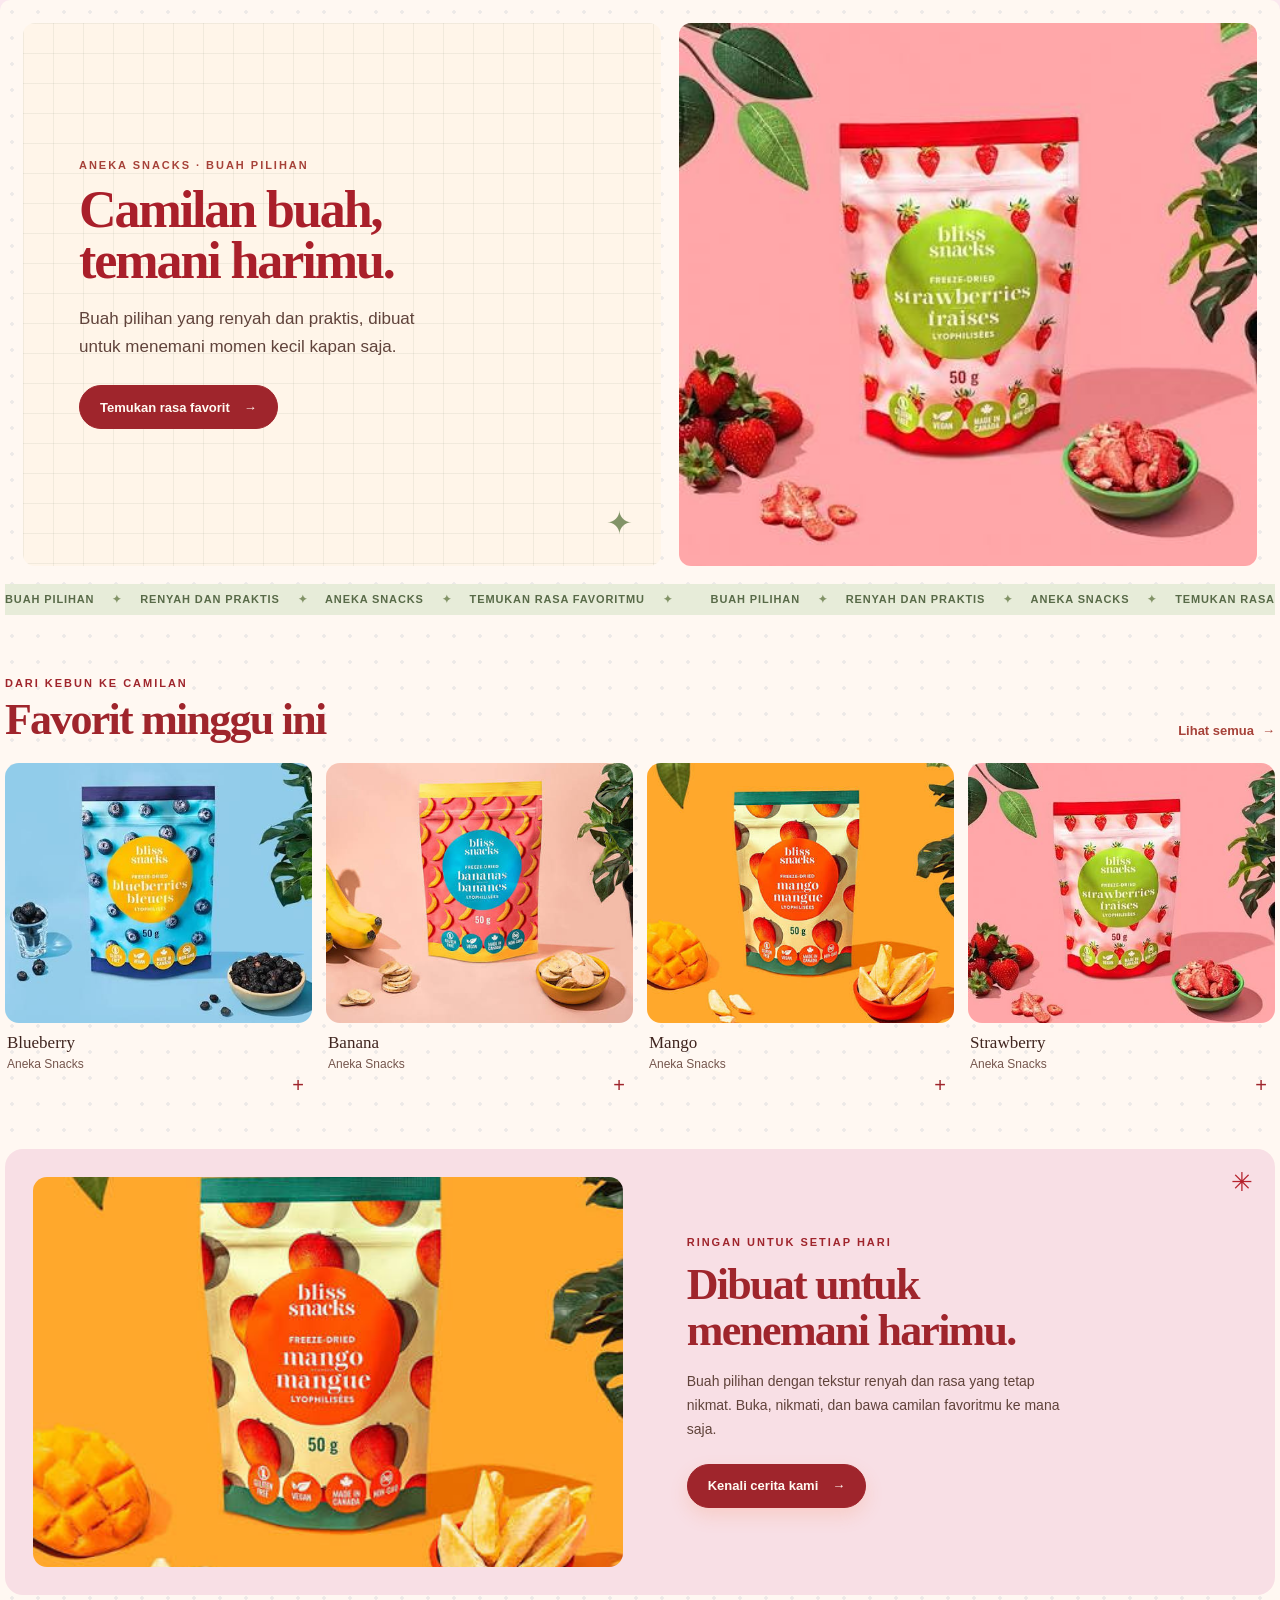
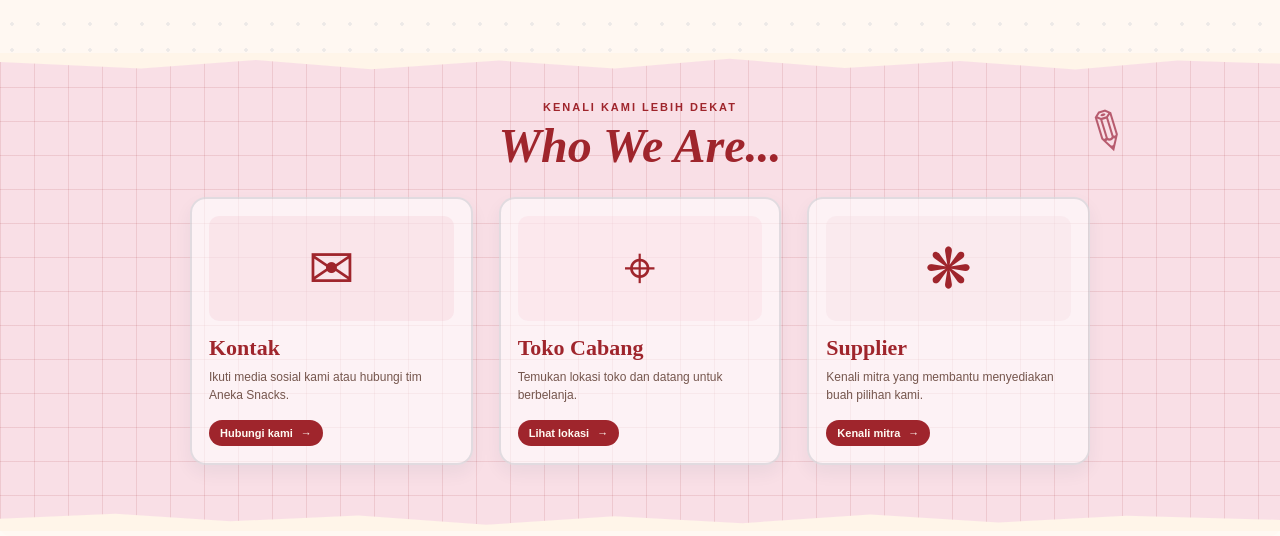
==== commit ee1eebe2: "Add files via upload" ====
--- a/home.html
+++ b/home.html
@@ -17,7 +17,7 @@
         <span class="home-sparkle" aria-hidden="true">✦</span>
       </div>
       <a class="home-hero-image" href="product-detail.html?product=strawberry" target="konten" aria-label="Lihat Freeze-Dried Strawberry">
-        <img src="buah3.jpg" alt="Kemasan Aneka Snacks freeze-dried strawberry">
+        <img src="buah4.jpg" alt="Kemasan Aneka Snacks freeze-dried strawberry">
       </a>
     </section>
 
@@ -40,7 +40,7 @@
       <div class="home-product-grid">
         <article class="home-product-card">
           <a class="home-product-link" href="product-detail.html?product=blueberry" target="konten">
-            <span class="home-product-image home-product-blueberry"><img src="buah4.jpg" alt="Kemasan freeze-dried blueberry"></span>
+            <span class="home-product-image home-product-blueberry"><img src="buah3.jpg" alt="Kemasan freeze-dried blueberry"></span>
             <span class="home-product-details"><span>Blueberry</span><span>Aneka Snacks</span></span>
           </a>
           <button class="home-product-arrow add-to-cart" type="button" data-product="blueberry" aria-label="Tambahkan blueberry ke cart"><span class="add-to-cart-icon" aria-hidden="true">+</span></button>
@@ -64,7 +64,7 @@
         </article>
         <article class="home-product-card">
           <a class="home-product-link" href="product-detail.html?product=strawberry" target="konten">
-            <span class="home-product-image home-product-strawberry"><img src="buah3.jpg" alt="Kemasan freeze-dried strawberry"></span>
+            <span class="home-product-image home-product-strawberry"><img src="buah4.jpg" alt="Kemasan freeze-dried strawberry"></span>
             <span class="home-product-details"><span>Strawberry</span><span>Aneka Snacks</span></span>
           </a>
           <button class="home-product-arrow add-to-cart" type="button" data-product="strawberry" aria-label="Tambahkan strawberry ke cart"><span class="add-to-cart-icon" aria-hidden="true">+</span></button>
--- a/style.css
+++ b/style.css
@@ -1537,6 +1537,12 @@
     display: none;
 }
 
+.size-editor-actions {
+    display: flex;
+    align-items: center;
+    gap: 8px;
+}
+
 .size-editor label {
     display: grid;
     gap: 5px;
@@ -1570,6 +1576,43 @@
 
 .cancel-size {
     min-height: 34px;
+}
+
+.checkout-page .size-editor-actions .save-size,
+.checkout-page .size-editor-actions .cancel-size {
+    display: inline-flex;
+    min-height: 38px;
+    align-items: center;
+    justify-content: center;
+    padding: 8px 14px;
+    border-radius: 999px;
+    font-weight: 700;
+    line-height: 1.2;
+    text-decoration: none;
+}
+
+.checkout-page .size-editor-actions .save-size {
+    border: 1px solid #9f252c !important;
+    background: #9f252c !important;
+    color: #fffaf2 !important;
+}
+
+.checkout-page .size-editor-actions .cancel-size {
+    border: 1px solid #e4cbb5 !important;
+    background: #fffaf0 !important;
+    color: #9d443a !important;
+    cursor: pointer;
+    font: inherit;
+    font-size: 13px;
+}
+
+.checkout-page .size-editor-actions .save-size:hover,
+.checkout-page .size-editor-actions .cancel-size:hover,
+.checkout-page .size-editor-actions .save-size:focus-visible,
+.checkout-page .size-editor-actions .cancel-size:focus-visible {
+    border-color: #781b30 !important;
+    background: #fae3d5 !important;
+    color: #8f302d !important;
 }
 
 .item-controls label {
@@ -2623,7 +2666,7 @@
     max-width: none;
     margin: 0;
     padding: 0;
-    overflow: hidden;
+    overflow: visible;
     background: #fff5e9;
 }
 
@@ -2631,7 +2674,7 @@
     position: relative;
     display: flex;
     align-items: center;
-    overflow: hidden;
+    overflow: visible;
     margin: 12px clamp(10px, 2vw, 24px) 0;
     border: 7px solid #fff5e9;
     border-radius: 26px;
@@ -2652,7 +2695,7 @@
 
 .catalog-hero-copy {
     position: relative;
-    z-index: 1;
+    z-index: 3;
     display: flex;
     flex-direction: column;
     align-items: center;
@@ -4410,6 +4453,7 @@
     position: relative;
     display: grid;
     grid-template-columns: minmax(0, 1fr) minmax(0, 1fr);
+    column-gap: clamp(24px, 3vw, 40px);
     margin-top: 0;
     padding: clamp(48px, 5vw, 64px) clamp(22px, 5vw, 50px) clamp(30px, 5vw, 54px);
     background-color: var(--snack-paper);
@@ -4432,8 +4476,9 @@
 
 .contact-channel-column {
     display: grid;
+    align-content: start;
     min-width: 0;
-    gap: 18px;
+    gap: 80px;
 }
 
 .contact-intro {
@@ -5697,6 +5742,7 @@
 
 .catalog-search-wrap {
     position: relative;
+    z-index: 3;
     width: min(100%, 430px);
     margin-inline: auto;
 }
